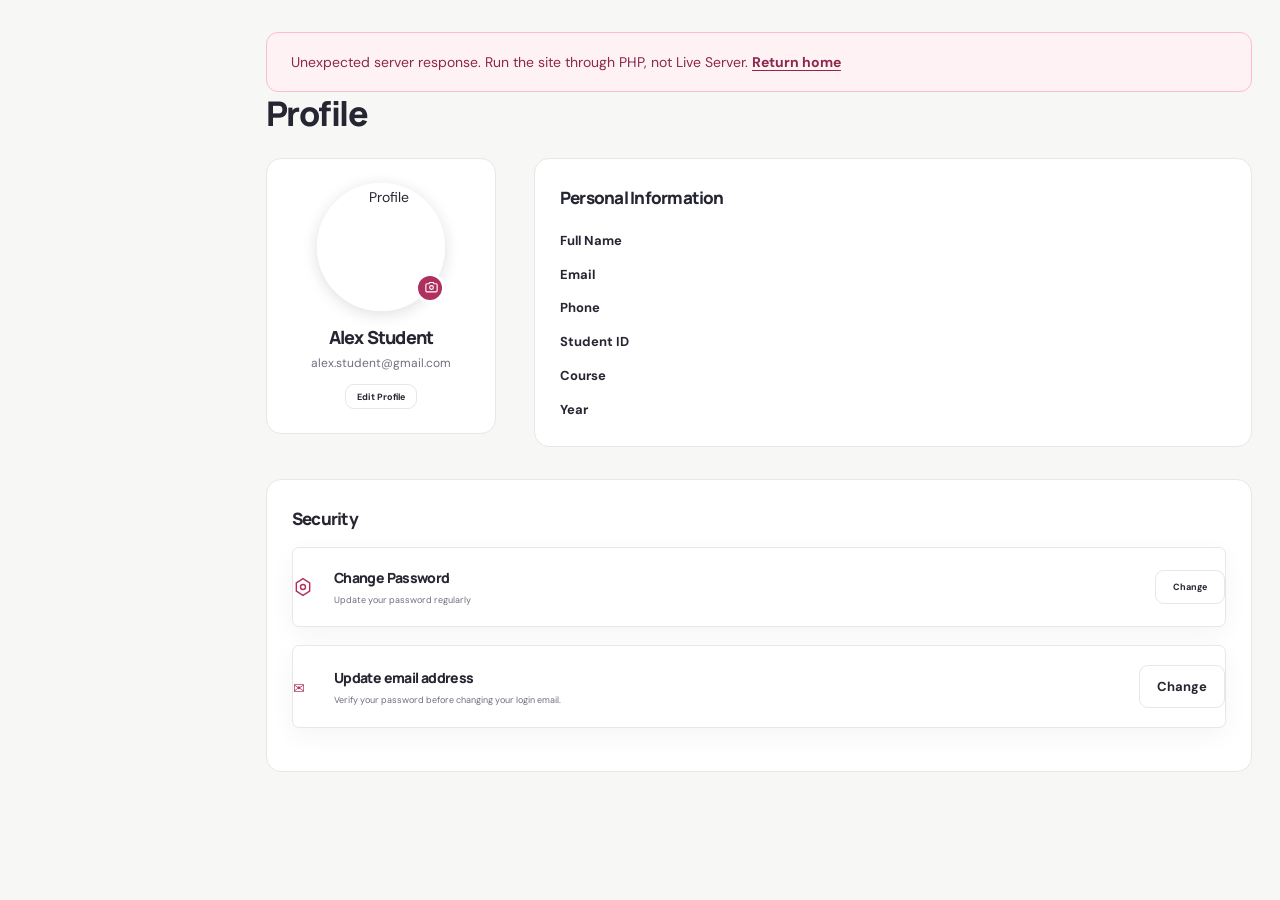
==== profile.html @ 72e8eb86 "Upload - Spendly Project" ====
<!doctype html>
<html lang="en">
  <head>
    <meta charset="UTF-8" />
    <meta name="viewport" content="width=device-width, initial-scale=1.0" />
    <title>Profile | Spendly</title>
    <link rel="stylesheet" href="css/style.css" />
    <link rel="stylesheet" href="css/refined.css" />
  </head>

  <body data-page="profile">
    <div class="app-shell">
      <div id="sidebarMount"></div>
      <section class="page-area">
        <div id="topbarMount"></div>
        <main class="page-content">
          <h1 class="page-heading">Profile</h1>
          <section class="profile-section">
            <div class="profile-card">
              <div class="avatar-wrap">
                <img
                  id="profileAvatar"
                  class="profile-avatar"
                  src="assets/avatar.jpg"
                  alt="Profile"
                />
                <button
                  id="cameraButton"
                  class="camera-button"
                  aria-label="Change profile photo"
                >
                  <svg viewBox="0 0 24 24">
                    <path
                      d="M8 6l1-2h6l1 2h3a2 2 0 0 1 2 2v9a2 2 0 0 1-2 2H5a2 2 0 0 1-2-2V8a2 2 0 0 1 2-2z"
                    />
                    <circle cx="12" cy="12" r="3" />
                  </svg>
                </button>
                <input id="avatarInput" type="file" accept="image/*" hidden />
              </div>
              <h2 id="profileName">Alex Student</h2>
              <p id="profileEmail">alex.student@gmail.com</p>
              <button
                id="editProfileButton"
                class="secondary-button"
                style="min-height: 25px; font-size: 9px; padding: 0 11px"
              >
                Edit Profile
              </button>
            </div>

            <div class="personal-info">
              <h2>Personal Information</h2>
              <dl>
                <div>
                  <dt>Full Name</dt>
                  <dd id="infoName"></dd>
                </div>
                <div>
                  <dt>Email</dt>
                  <dd id="infoEmail"></dd>
                </div>
                <div>
                  <dt>Phone</dt>
                  <dd id="infoPhone"></dd>
                </div>
                <div>
                  <dt>Student ID</dt>
                  <dd id="infoStudentId"></dd>
                </div>
                <div>
                  <dt>Course</dt>
                  <dd id="infoCourse"></dd>
                </div>
                <div>
                  <dt>Year</dt>
                  <dd id="infoYear"></dd>
                </div>
              </dl>
            </div>
          </section>

          <section class="security-section">
            <h2>Security</h2>
            <article class="security-row">
              <div class="security-icon">
                <svg viewBox="0 0 24 24">
                  <path d="M12 2l8 5v10l-8 5-8-5V7z" />
                  <circle cx="12" cy="12" r="3" />
                </svg>
              </div>
              <div>
                <h3>Change Password</h3>
                <p>Update your password regularly</p>
              </div>
              <button
                id="changePasswordButton"
                class="secondary-button"
                style="min-height: 24px; font-size: 9px"
              >
                Change
              </button>
            </article>
            <article class="security-row">
              <div class="security-icon" aria-hidden="true">✉</div>
              <div>
                <h3>Update email address</h3>
                <p>Verify your password before changing your login email.</p>
              </div>
              <button
                id="changeEmailButton"
                class="secondary-button"
                type="button"
              >
                Change
              </button>
            </article>
          </section>

          <div id="profileModal" class="modal-backdrop">
            <section class="modal">
              <div class="modal-header">
                <h2>Edit Profile</h2>
                <button class="modal-close" data-close-modal="profileModal">
                  &times;
                </button>
              </div>
              <form id="profileForm">
                <div class="two-column">
                  <div class="form-group">
                    <label>Full Name</label
                    ><input id="editName" class="form-control" required />
                  </div>
                  <div class="form-group">
                    <label>Login email</label
                    ><input
                      id="editEmail"
                      class="form-control"
                      type="email"
                      readonly
                      title="Change email under Security"
                    />
                  </div>
                  <div class="form-group">
                    <label>Phone</label
                    ><input id="editPhone" class="form-control" required />
                  </div>
                  <div class="form-group">
                    <label>Student ID</label
                    ><input id="editStudentId" class="form-control" required />
                  </div>
                  <div class="form-group">
                    <label>Course</label
                    ><input id="editCourse" class="form-control" required />
                  </div>
                  <div class="form-group">
                    <label>Year</label
                    ><select id="editYear" class="form-control">
                      <option>1st Year</option>
                      <option>2nd Year</option>
                      <option>3rd Year</option>
                      <option>4th Year</option>
                    </select>
                  </div>
                </div>
                <div class="modal-actions">
                  <button
                    type="button"
                    class="secondary-button"
                    data-close-modal="profileModal"
                  >
                    Cancel</button
                  ><button class="primary-button" type="submit">
                    Save Changes
                  </button>
                </div>
              </form>
            </section>
          </div>

          <div id="emailModal" class="modal-backdrop">
            <section
              class="modal"
              role="dialog"
              aria-modal="true"
              aria-labelledby="emailTitle"
            >
              <div class="modal-header">
                <h2 id="emailTitle">Change email address</h2>
                <button
                  class="modal-close"
                  type="button"
                  data-close-modal="emailModal"
                  aria-label="Close"
                >
                  &times;
                </button>
              </div>
              <form id="emailForm">
                <div class="form-group">
                  <label for="newEmail">New login email</label
                  ><input
                    id="newEmail"
                    class="form-control"
                    type="email"
                    maxlength="190"
                    autocomplete="email"
                    required
                  />
                </div>
                <div class="form-group">
                  <label for="emailCurrentPassword">Current password</label
                  ><input
                    id="emailCurrentPassword"
                    class="form-control"
                    type="password"
                    autocomplete="current-password"
                    required
                  />
                </div>
                <p class="muted">
                  Make sure you have access to your new email address before
                  updating it.
                </p>
                <div class="modal-actions">
                  <button
                    type="button"
                    class="secondary-button"
                    data-close-modal="emailModal"
                  >
                    Cancel</button
                  ><button type="submit" class="primary-button">
                    Update email
                  </button>
                </div>
              </form>
            </section>
          </div>
          <div id="passwordModal" class="modal-backdrop">
            <section class="modal">
              <div class="modal-header">
                <h2>Change Password</h2>
                <button class="modal-close" data-close-modal="passwordModal">
                  &times;
                </button>
              </div>
              <form id="passwordForm">
                <div class="form-group">
                  <label>Current Password</label
                  ><input
                    class="form-control"
                    type="password"
                    minlength="8"
                    autocomplete="current-password"
                    required
                  />
                </div>
                <div class="form-group">
                  <label>New Password</label
                  ><input
                    id="newPassword"
                    class="form-control"
                    type="password"
                    minlength="8"
                    autocomplete="new-password"
                    required
                  />
                </div>
                <div class="form-group">
                  <label>Confirm New Password</label
                  ><input
                    id="confirmPassword"
                    class="form-control"
                    type="password"
                    minlength="8"
                    required
                  />
                </div>
                <div class="modal-actions">
                  <button
                    type="button"
                    class="secondary-button"
                    data-close-modal="passwordModal"
                  >
                    Cancel</button
                  ><button class="primary-button" type="submit">Update</button>
                </div>
              </form>
            </section>
          </div>
        </main>
      </section>
    </div>
    <div id="toast" class="toast"></div>
    <script src="js/app.js"></script>
    <script src="js/profile.js"></script>
  </body>
</html>
---- css/style.css ----
:root {
  --primary: #392e9f;
  --primary-dark: #292279;
  --primary-light: #edeaff;
  --accent: #5a4bc7;
  --background: #f7f7fb;
  --surface: #ffffff;
  --surface-soft: #fafafe;
  --text: #151515;
  --muted: #686876;
  --border: #e4e3eb;
  --danger: #d74444;
  --success: #16856b;
  --warning: #e58936;
  --blue: #416b8c;
  --orange: #ca4f00;
  --pink: #8d294d;
  --shadow: 0 7px 24px rgba(35, 30, 90, 0.08);
  --sidebar-width: 184px;
  --radius: 12px;
}

* {
  box-sizing: border-box;
}

html {
  min-height: 100%;
}

body {
  min-height: 100vh;
  margin: 0;
  color: var(--text);
  background: var(--background);
  font-family: Arial, Helvetica, sans-serif;
}

body.dark-mode {
  --background: #111322;
  --surface: #191c2f;
  --surface-soft: #20243a;
  --text: #f6f6fb;
  --muted: #aaaabd;
  --border: #313650;
  --shadow: 0 7px 24px rgba(0, 0, 0, 0.25);
}

button,
input,
select,
textarea {
  font: inherit;
}

button {
  cursor: pointer;
}

a {
  color: inherit;
  text-decoration: none;
}

.hidden {
  display: none !important;
}

/* Login */
.login-page {
  min-height: 100vh;
  background: #191919;
  padding: 18px 20px;
}

.login-label {
  max-width: 1030px;
  margin: 0 auto 6px;
  color: #868686;
  font-size: 13px;
}

.login-shell {
  width: min(1030px, 100%);
  min-height: 700px;
  margin: 0 auto;
  display: grid;
  grid-template-columns: 1.15fr 0.85fr;
  overflow: hidden;
  background: #fff3f3;
  box-shadow: 0 15px 50px rgba(0, 0, 0, 0.25);
}

.login-panel,
.phone-panel {
  padding: 56px 72px;
  background:
    repeating-linear-gradient(
      90deg,
      transparent 0,
      transparent 69px,
      rgba(255, 255, 255, 0.85) 70px,
      rgba(255, 255, 255, 0.85) 82px
    ),
    #fde4e4;
}

.login-panel {
  display: flex;
  flex-direction: column;
  justify-content: center;
}

.login-brand {
  margin: 0 0 36px;
  font-size: 29px;
  font-weight: 800;
}

.login-panel h1 {
  margin: 0;
  font-size: 41px;
  letter-spacing: -1.2px;
}

.login-subtitle {
  margin: 2px 0 44px;
  font-size: 16px;
}

.field {
  display: flex;
  flex-direction: column;
  gap: 8px;
  margin-bottom: 25px;
}

.field label {
  font-size: 14px;
  font-weight: 700;
}

.input-wrap {
  position: relative;
}

.input-icon {
  position: absolute;
  top: 50%;
  left: 12px;
  width: 16px;
  height: 16px;
  transform: translateY(-50%);
  color: #5c5c65;
}

.input-wrap input,
.input-wrap select,
.input-wrap textarea {
  width: 100%;
  border: 1px solid transparent;
  background: rgba(175, 161, 161, 0.35);
  color: #171717;
  outline: none;
}

.input-wrap input,
.input-wrap select {
  height: 43px;
  padding: 0 42px;
}

.input-wrap textarea {
  min-height: 92px;
  padding: 13px 16px;
  resize: vertical;
}

.password-toggle {
  position: absolute;
  right: 10px;
  top: 50%;
  transform: translateY(-50%);
  border: 0;
  background: transparent;
  color: #555;
}

.forgot-row {
  display: flex;
  justify-content: flex-end;
  margin-top: -14px;
  margin-bottom: 25px;
  font-size: 13px;
}

.primary-button,
.secondary-button,
.danger-button {
  min-height: 40px;
  border-radius: 5px;
  padding: 0 17px;
  font-weight: 700;
}

.primary-button {
  border: 1px solid var(--primary);
  background: var(--primary);
  color: #fff;
}

.primary-button:hover {
  background: var(--primary-dark);
}

.secondary-button {
  border: 1px solid var(--border);
  background: var(--surface);
  color: var(--text);
}

.danger-button {
  border: 1px solid var(--danger);
  background: var(--danger);
  color: #fff;
}

.full-button {
  width: 100%;
}

.or-divider {
  display: grid;
  grid-template-columns: 1fr auto 1fr;
  gap: 13px;
  align-items: center;
  margin: 26px 0;
  font-size: 13px;
}

.or-divider::before,
.or-divider::after {
  content: "";
  height: 1px;
  background: #333;
}

.social-row {
  display: grid;
  grid-template-columns: 1fr 1fr;
  gap: 36px;
}

.social-button {
  height: 54px;
  border: 0;
  background: rgba(182, 163, 163, 0.36);
  display: flex;
  align-items: center;
  justify-content: center;
  gap: 8px;
  font-size: 16px;
}

.signup-line {
  margin: 38px 0 0;
  text-align: center;
  font-size: 13px;
}

.signup-line button {
  border: 0;
  padding: 0;
  background: transparent;
  color: #4a42ac;
}

.phone-panel {
  display: grid;
  place-items: center;
}

.phone {
  width: 278px;
  min-height: 558px;
  padding: 17px 13px 20px;
  border: 5px solid #d89d91;
  border-radius: 26px;
  background: #fbb4a6;
  box-shadow: 0 24px 40px rgba(111, 55, 45, 0.18);
}

.phone-status {
  display: flex;
  justify-content: space-between;
  font-size: 8px;
  font-weight: 700;
  margin-bottom: 22px;
}

.phone-header {
  display: flex;
  align-items: center;
  justify-content: space-between;
  font-weight: 700;
  margin-bottom: 17px;
}

.phone-card {
  border: 1px solid rgba(111, 46, 40, 0.15);
  border-radius: 15px;
  padding: 22px 14px;
  min-height: 250px;
  display: grid;
  place-items: center;
  background: rgba(255, 185, 172, 0.45);
}

.phone-donut {
  width: 152px;
  height: 152px;
  border-radius: 50%;
  background: conic-gradient(
    #2f5875 0 26%,
    #c74800 26% 55%,
    #8e284c 55% 76%,
    #4b118f 76% 100%
  );
  position: relative;
}

.phone-donut::after {
  content: "";
  position: absolute;
  inset: 32px;
  border-radius: 50%;
  background: #fbb4a6;
}

.phone-list {
  display: grid;
  gap: 20px;
  margin-top: 26px;
  font-size: 14px;
}

.phone-list div {
  display: grid;
  grid-template-columns: 13px 1fr auto;
  gap: 11px;
  align-items: center;
}

.dot {
  width: 12px;
  height: 12px;
  border-radius: 50%;
}

/* Main application */
.app-shell {
  min-height: 100vh;
}

.sidebar {
  position: fixed;
  inset: 0 auto 0 0;
  z-index: 40;
  width: var(--sidebar-width);
  padding: 28px 14px 20px;
  overflow-y: auto;
  color: #fff;
  background: linear-gradient(180deg, #392e9f, #30278e);
}

.sidebar-brand {
  display: block;
  margin: 4px 0 24px 43px;
  font-size: 17px;
  font-weight: 800;
}

.sidebar-nav {
  display: flex;
  flex-direction: column;
  gap: 6px;
}

.sidebar-link,
.logout-link {
  width: 100%;
  min-height: 40px;
  display: grid;
  grid-template-columns: 29px 1fr;
  align-items: center;
  border: 0;
  border-radius: 6px;
  padding: 7px 6px 7px 0;
  color: #fff;
  background: transparent;
  text-align: left;
  font-size: 13px;
  font-weight: 700;
}

.sidebar-link:hover,
.sidebar-link.active,
.logout-link:hover {
  background: rgba(255, 255, 255, 0.12);
}

.sidebar-icon {
  width: 19px;
  height: 19px;
  display: grid;
  place-items: center;
}

.sidebar-icon svg {
  width: 18px;
  height: 18px;
  fill: none;
  stroke: currentColor;
  stroke-linecap: round;
  stroke-linejoin: round;
  stroke-width: 1.7;
}

.page-area {
  min-height: 100vh;
  margin-left: var(--sidebar-width);
}

.topbar {
  height: 57px;
  display: flex;
  align-items: center;
  justify-content: space-between;
  position: sticky;
  top: 0;
  z-index: 30;
  padding: 0 19px;
  border-bottom: 1px solid var(--border);
  background: var(--surface);
}

.greeting {
  font-size: 12px;
  line-height: 1.3;
}

.greeting strong {
  display: block;
  font-size: 13px;
}

.topbar-actions {
  display: flex;
  align-items: center;
  gap: 8px;
}

.icon-button {
  width: 32px;
  height: 32px;
  border: 0;
  border-radius: 50%;
  display: grid;
  place-items: center;
  background: transparent;
  color: var(--text);
}

.icon-button:hover {
  background: var(--surface-soft);
}

.icon-button svg,
.menu-button svg {
  width: 17px;
  height: 17px;
  fill: none;
  stroke: currentColor;
  stroke-linecap: round;
  stroke-linejoin: round;
  stroke-width: 1.8;
}

.menu-button {
  display: none;
  width: 36px;
  height: 36px;
  border: 0;
  background: transparent;
  color: var(--text);
}

.top-user {
  position: relative;
}

.top-user-button {
  border: 0;
  display: flex;
  align-items: center;
  gap: 7px;
  padding: 3px;
  background: transparent;
  color: var(--text);
  font-size: 9px;
  font-weight: 700;
}

.top-user-button img {
  width: 25px;
  height: 25px;
  border-radius: 50%;
  object-fit: cover;
}

.user-dropdown {
  display: none;
  width: 145px;
  position: absolute;
  top: 39px;
  right: 0;
  padding: 5px;
  border: 1px solid var(--border);
  border-radius: 8px;
  background: var(--surface);
  box-shadow: var(--shadow);
}

.user-dropdown.open {
  display: block;
}

.user-dropdown a,
.user-dropdown button {
  width: 100%;
  display: block;
  border: 0;
  border-radius: 5px;
  padding: 9px;
  background: transparent;
  color: var(--text);
  text-align: left;
  font-size: 12px;
}

.user-dropdown a:hover,
.user-dropdown button:hover {
  background: var(--surface-soft);
}

.page-content {
  max-width: 1180px;
  margin: 0 auto;
  padding: 17px 20px 42px;
}

.page-heading {
  margin: 0 0 20px;
  font-size: 20px;
}

.card {
  border: 1px solid var(--border);
  border-radius: var(--radius);
  background: var(--surface);
  box-shadow: var(--shadow);
}

.card-padding {
  padding: 20px;
}

.card-title {
  margin: 0 0 15px;
  font-size: 15px;
}

.muted {
  color: var(--muted);
}

.stats-grid {
  display: grid;
  grid-template-columns: repeat(4, minmax(0, 1fr));
  gap: 14px;
  margin-bottom: 17px;
}

.stat-card {
  min-height: 72px;
  padding: 13px 16px;
}

.stat-card p {
  margin: 0 0 8px;
  color: #24242a;
  font-size: 10px;
  font-weight: 700;
}

.dark-mode .stat-card p {
  color: var(--text);
}

.stat-card strong {
  font-size: 15px;
}

.dashboard-grid {
  display: grid;
  grid-template-columns: 1.18fr 0.82fr;
  gap: 17px;
}

.chart-card {
  min-height: 270px;
}

.chart-wrap {
  height: 210px;
}

.line-chart {
  width: 100%;
  height: 100%;
}

.line-chart text {
  fill: var(--muted);
  font-size: 8px;
}

.line-chart .grid-line {
  stroke: var(--border);
  stroke-width: 1;
}

.line-chart .expense-line {
  fill: none;
  stroke: #6c63d8;
  stroke-width: 3;
  stroke-linecap: round;
  stroke-linejoin: round;
}

.line-chart .point {
  fill: #fff;
  stroke: #6c63d8;
  stroke-width: 2;
}

.category-layout {
  display: grid;
  grid-template-columns: 145px 1fr;
  align-items: center;
  gap: 18px;
}

.category-donut {
  width: 130px;
  height: 130px;
  position: relative;
  margin: auto;
  border-radius: 50%;
  background: conic-gradient(
    var(--orange) 0 22%,
    var(--blue) 22% 45%,
    var(--pink) 45% 62%,
    #4b178e 62% 79%,
    #db9837 79% 91%,
    #d34747 91% 100%
  );
}

.category-donut::after {
  content: "";
  position: absolute;
  inset: 32px;
  border-radius: 50%;
  background: var(--surface);
}

.legend-list {
  display: grid;
  gap: 8px;
  font-size: 10px;
}

.legend-row {
  display: grid;
  grid-template-columns: 10px 1fr auto;
  gap: 8px;
  align-items: center;
}

.small-dot {
  width: 8px;
  height: 8px;
  border-radius: 50%;
}

.bottom-grid {
  display: grid;
  grid-template-columns: 1.18fr 0.82fr;
  gap: 17px;
  margin-top: 17px;
}

.transaction-list {
  display: grid;
  gap: 13px;
}

.transaction {
  display: grid;
  grid-template-columns: 31px 1fr auto;
  gap: 10px;
  align-items: center;
}

.transaction-icon {
  width: 30px;
  height: 30px;
  display: grid;
  place-items: center;
  border-radius: 50%;
  color: #fff;
  font-size: 12px;
}

.transaction h4 {
  margin: 0 0 3px;
  font-size: 11px;
}

.transaction p {
  margin: 0;
  color: var(--muted);
  font-size: 9px;
}

.transaction strong {
  font-size: 10px;
}

.progress-block {
  margin-bottom: 21px;
}

.progress-label {
  display: flex;
  justify-content: space-between;
  margin-bottom: 8px;
  font-size: 10px;
}

.progress-track {
  height: 6px;
  overflow: hidden;
  border-radius: 99px;
  background: #dddce7;
}

.progress-fill {
  height: 100%;
  border-radius: inherit;
  background: var(--primary);
}

.budget-values {
  display: grid;
  grid-template-columns: repeat(3, 1fr);
  gap: 8px;
  text-align: center;
}

.budget-values span {
  display: block;
  color: var(--muted);
  font-size: 8px;
}

.budget-values strong {
  font-size: 11px;
}

/* Forms */
.form-card {
  width: min(580px, 100%);
  margin: 29px auto;
}

.form-card-header {
  padding: 17px;
  border-bottom: 1px solid var(--border);
  text-align: center;
}

.form-card-header h1 {
  margin: 0;
  font-size: 18px;
}

.form-body {
  padding: 24px 40px 31px;
}

.form-group {
  display: flex;
  flex-direction: column;
  gap: 7px;
  margin-bottom: 17px;
}

.form-group label {
  font-size: 11px;
  font-weight: 700;
}

.form-control {
  width: 100%;
  min-height: 37px;
  border: 1px solid #c8c6cf;
  border-radius: 4px;
  padding: 8px 11px;
  color: var(--text);
  background: var(--surface);
  outline: none;
}

.form-control:focus {
  border-color: var(--primary);
  box-shadow: 0 0 0 3px rgba(57, 46, 159, 0.11);
}

textarea.form-control {
  min-height: 70px;
  resize: vertical;
}

/* Generic page layouts */
.two-column {
  display: grid;
  grid-template-columns: 1fr 1fr;
  gap: 18px;
}

.three-column {
  display: grid;
  grid-template-columns: repeat(3, 1fr);
  gap: 18px;
}

.section-header {
  display: flex;
  align-items: center;
  justify-content: space-between;
  gap: 14px;
  margin-bottom: 15px;
}

.section-header h2 {
  margin: 0;
  font-size: 15px;
}

.data-table {
  width: 100%;
  border-collapse: collapse;
  font-size: 12px;
}

.data-table th,
.data-table td {
  padding: 11px 9px;
  border-bottom: 1px solid var(--border);
  text-align: left;
}

.data-table th {
  color: var(--muted);
  font-size: 10px;
  text-transform: uppercase;
  letter-spacing: 0.4px;
}

.table-action {
  border: 0;
  border-radius: 5px;
  padding: 5px 8px;
  background: var(--primary-light);
  color: var(--primary);
  font-size: 10px;
}

.metric {
  padding: 20px;
}

.metric p {
  margin: 0 0 10px;
  color: var(--muted);
  font-size: 12px;
}

.metric strong {
  font-size: 25px;
}

.bar-chart {
  height: 225px;
  display: flex;
  align-items: end;
  gap: 18px;
  padding-top: 25px;
}

.bar-item {
  flex: 1;
  min-width: 34px;
  height: 100%;
  display: flex;
  flex-direction: column;
  justify-content: end;
  align-items: center;
  gap: 7px;
}

.bar {
  width: min(40px, 80%);
  border-radius: 7px 7px 0 0;
  background: var(--primary);
}

.bar-item span {
  color: var(--muted);
  font-size: 10px;
}

.goal-list,
.category-manager,
.settings-list {
  display: grid;
  gap: 13px;
}

.goal-card,
.category-item,
.setting-item {
  display: flex;
  align-items: center;
  justify-content: space-between;
  gap: 15px;
  padding: 15px;
  border: 1px solid var(--border);
  border-radius: 9px;
  background: var(--surface-soft);
}

.goal-main {
  flex: 1;
}

.goal-main h3,
.category-item h3,
.setting-item h3 {
  margin: 0 0 5px;
  font-size: 13px;
}

.goal-main p,
.category-item p,
.setting-item p {
  margin: 0;
  color: var(--muted);
  font-size: 10px;
}

.goal-progress {
  width: 100%;
  height: 6px;
  margin-top: 10px;
  overflow: hidden;
  border-radius: 99px;
  background: #dedee8;
}

.goal-progress span {
  display: block;
  height: 100%;
  border-radius: inherit;
  background: var(--primary);
}

.category-symbol {
  width: 35px;
  height: 35px;
  display: grid;
  place-items: center;
  flex: none;
  border-radius: 50%;
  color: #fff;
  font-weight: 700;
}

.category-copy {
  flex: 1;
}

.switch {
  width: 42px;
  height: 21px;
  position: relative;
  display: inline-block;
  flex: none;
}

.switch input {
  position: absolute;
  opacity: 0;
}

.switch span {
  position: absolute;
  inset: 0;
  border-radius: 99px;
  background: #bcbcc6;
  transition: 0.2s;
}

.switch span::after {
  content: "";
  width: 19px;
  height: 19px;
  position: absolute;
  top: 1px;
  left: 1px;
  border-radius: 50%;
  background: #fff;
  box-shadow: 0 1px 3px rgba(0, 0, 0, 0.25);
  transition: 0.2s;
}

.switch input:checked + span {
  background: var(--primary);
}

.switch input:checked + span::after {
  transform: translateX(21px);
}

/* Profile */
.profile-section {
  display: grid;
  grid-template-columns: 230px minmax(290px, 1fr);
  gap: 45px;
  align-items: start;
}

.profile-card {
  text-align: center;
}

.avatar-wrap {
  width: 128px;
  height: 128px;
  margin: 0 auto 12px;
  position: relative;
}

.profile-avatar {
  width: 128px;
  height: 128px;
  display: block;
  object-fit: cover;
  border: 1px solid #bcbcbc;
  border-radius: 50%;
}

.camera-button {
  width: 30px;
  height: 30px;
  position: absolute;
  right: 0;
  bottom: 8px;
  display: grid;
  place-items: center;
  border: 3px solid var(--surface);
  border-radius: 50%;
  background: var(--primary);
  color: #fff;
}

.camera-button svg {
  width: 15px;
  height: 15px;
  fill: none;
  stroke: currentColor;
  stroke-width: 1.8;
}

.profile-card h2 {
  margin: 0 0 3px;
  font-size: 13px;
}

.profile-card p {
  margin: 0 0 10px;
  color: var(--muted);
  font-size: 9px;
}

.personal-info h2 {
  margin: 0 0 20px;
  font-size: 13px;
}

.personal-info dl {
  display: grid;
  gap: 13px;
  margin: 0;
}

.personal-info dl div {
  display: grid;
  grid-template-columns: 95px 1fr;
}

.personal-info dt,
.personal-info dd {
  margin: 0;
  font-size: 11px;
}

.personal-info dt {
  font-weight: 700;
}

.security-section {
  width: min(440px, 100%);
  margin-top: 32px;
}

.security-section > h2 {
  margin: 0 0 15px;
  font-size: 16px;
}

.security-row {
  min-height: 55px;
  display: grid;
  grid-template-columns: 27px 1fr auto;
  gap: 10px;
  align-items: center;
  margin-bottom: 18px;
  padding: 10px;
  border: 1px solid var(--border);
  border-radius: 7px;
  background: var(--surface);
  box-shadow: var(--shadow);
}

.security-row h3 {
  margin: 0 0 4px;
  font-size: 12px;
}

.security-row p {
  margin: 0;
  color: var(--muted);
  font-size: 9px;
}

.security-icon {
  width: 20px;
  height: 20px;
  color: var(--primary);
}

.security-icon svg {
  width: 100%;
  height: 100%;
  fill: none;
  stroke: currentColor;
  stroke-width: 1.7;
}

/* Modal and toast */
.modal-backdrop {
  position: fixed;
  inset: 0;
  z-index: 100;
  display: none;
  align-items: center;
  justify-content: center;
  padding: 20px;
  background: rgba(10, 10, 20, 0.48);
}

.modal-backdrop.open {
  display: flex;
}

.modal {
  width: min(510px, 100%);
  max-height: calc(100vh - 40px);
  overflow-y: auto;
  padding: 22px;
  border-radius: 12px;
  background: var(--surface);
  box-shadow: 0 20px 60px rgba(0, 0, 0, 0.25);
}

.modal-header {
  display: flex;
  align-items: center;
  justify-content: space-between;
  margin-bottom: 18px;
}

.modal-header h2 {
  margin: 0;
  font-size: 18px;
}

.modal-close {
  width: 30px;
  height: 30px;
  border: 0;
  background: transparent;
  color: var(--text);
  font-size: 24px;
}

.modal-actions {
  display: flex;
  justify-content: flex-end;
  gap: 9px;
  margin-top: 18px;
}

.toast {
  position: fixed;
  z-index: 200;
  bottom: 25px;
  left: 50%;
  padding: 11px 15px;
  border-radius: 7px;
  background: #181818;
  color: #fff;
  transform: translate(-50%, 20px);
  opacity: 0;
  pointer-events: none;
  font-size: 12px;
  transition: 0.25s;
}

.toast.show {
  transform: translate(-50%, 0);
  opacity: 1;
}

.empty-state {
  padding: 30px;
  color: var(--muted);
  text-align: center;
  font-size: 12px;
}

@media (max-width: 900px) {
  .stats-grid {
    grid-template-columns: repeat(2, minmax(0, 1fr));
  }

  .dashboard-grid,
  .bottom-grid,
  .two-column,
  .three-column {
    grid-template-columns: 1fr;
  }

  .login-shell {
    grid-template-columns: 1fr;
  }

  .phone-panel {
    display: none;
  }

  .login-panel {
    min-height: calc(100vh - 48px);
  }
}

@media (max-width: 720px) {
  :root {
    --sidebar-width: 184px;
  }

  .sidebar {
    transform: translateX(-100%);
    transition: 0.25s;
    box-shadow: 10px 0 30px rgba(0, 0, 0, 0.2);
  }

  .sidebar.open {
    transform: translateX(0);
  }

  .page-area {
    margin-left: 0;
  }

  .menu-button {
    display: block;
  }

  .page-content {
    padding: 17px 15px 35px;
  }

  .profile-section {
    grid-template-columns: 1fr;
  }

  .profile-card {
    text-align: left;
    display: grid;
    grid-template-columns: 128px 1fr;
    column-gap: 18px;
    align-items: center;
  }

  .avatar-wrap {
    grid-row: 1 / 4;
    margin: 0;
  }

  .category-layout {
    grid-template-columns: 1fr;
  }
}

@media (max-width: 540px) {
  .login-page {
    padding: 0;
  }

  .login-label {
    display: none;
  }

  .login-panel {
    padding: 38px 24px;
  }

  .login-panel h1 {
    font-size: 32px;
  }

  .social-row,
  .stats-grid {
    grid-template-columns: 1fr;
  }

  .topbar {
    padding-inline: 10px;
  }

  .greeting {
    display: none;
  }

  .form-body {
    padding: 22px 18px 28px;
  }

  .profile-card {
    display: block;
    text-align: center;
  }

  .avatar-wrap {
    margin: 0 auto 12px;
  }

  .personal-info dl div {
    grid-template-columns: 105px 1fr;
  }

  .data-table {
    min-width: 600px;
  }

  .table-wrap {
    overflow-x: auto;
  }
}

/* =========================================================
   Modern Spendly login page
   ========================================================= */
.modern-login-body {
  min-height: 100vh;
  overflow-x: hidden;
  background:
    radial-gradient(
      circle at 10% 10%,
      rgba(108, 99, 216, 0.12),
      transparent 30%
    ),
    radial-gradient(
      circle at 88% 85%,
      rgba(255, 144, 96, 0.13),
      transparent 30%
    ),
    #f4f5fb;
}

.modern-login-page {
  min-height: 100vh;
  display: grid;
  place-items: center;
  padding: 34px;
}

.modern-login-card {
  width: min(1120px, 100%);
  min-height: 690px;
  display: grid;
  grid-template-columns: minmax(430px, 0.92fr) minmax(470px, 1.08fr);
  overflow: hidden;
  border: 1px solid rgba(57, 46, 159, 0.08);
  border-radius: 26px;
  background: #ffffff;
  box-shadow: 0 28px 80px rgba(42, 36, 99, 0.16);
}

.modern-login-form-panel {
  padding: 48px 62px 38px;
  display: flex;
  flex-direction: column;
  justify-content: center;
  background: #ffffff;
}

.modern-login-brand {
  width: max-content;
  display: inline-flex;
  align-items: center;
  gap: 11px;
  margin-bottom: 48px;
  color: #2e2785;
  font-size: 23px;
  font-weight: 800;
  letter-spacing: -0.5px;
}

.modern-brand-icon {
  width: 39px;
  height: 39px;
  display: grid;
  place-items: center;
  border-radius: 12px;
  color: #ffffff;
  background: linear-gradient(135deg, #4f46bd, #30267f);
  box-shadow: 0 10px 20px rgba(57, 46, 159, 0.24);
}

.modern-brand-icon svg {
  width: 22px;
  height: 22px;
  fill: none;
  stroke: currentColor;
  stroke-linecap: round;
  stroke-linejoin: round;
  stroke-width: 2;
}

.modern-login-heading {
  margin-bottom: 31px;
}

.modern-eyebrow {
  display: inline-flex;
  margin-bottom: 10px;
  color: #5a50ba;
  font-size: 11px;
  font-weight: 800;
  letter-spacing: 1.3px;
  text-transform: uppercase;
}

.modern-login-heading h1 {
  margin: 0 0 11px;
  color: #17152c;
  font-size: clamp(34px, 4vw, 44px);
  line-height: 1.04;
  letter-spacing: -1.5px;
}

.modern-login-heading p {
  max-width: 450px;
  margin: 0;
  color: #77758a;
  font-size: 14px;
  line-height: 1.7;
}

.modern-login-form {
  display: grid;
  gap: 20px;
}

.modern-form-field {
  display: grid;
  gap: 8px;
}

.modern-form-field > label,
.modern-label-row label {
  color: #242137;
  font-size: 12px;
  font-weight: 750;
}

.modern-label-row {
  display: flex;
  align-items: center;
  justify-content: space-between;
  gap: 12px;
}

.modern-label-row a {
  color: #5147b1;
  font-size: 11px;
  font-weight: 700;
}

.modern-input {
  height: 50px;
  position: relative;
  display: flex;
  align-items: center;
  border: 1px solid #e2e2ec;
  border-radius: 11px;
  background: #fafafe;
  transition: 0.2s ease;
}

.modern-input:focus-within {
  border-color: #5a50ba;
  background: #ffffff;
  box-shadow: 0 0 0 4px rgba(90, 80, 186, 0.11);
}

.modern-input > svg {
  width: 18px;
  height: 18px;
  position: absolute;
  left: 15px;
  fill: none;
  stroke: #8c8a9d;
  stroke-linecap: round;
  stroke-linejoin: round;
  stroke-width: 1.7;
}

.modern-input input {
  width: 100%;
  height: 100%;
  border: 0;
  outline: none;
  padding: 0 48px 0 45px;
  border-radius: inherit;
  color: #201e31;
  background: transparent;
  font-size: 13px;
}

.modern-input input::placeholder {
  color: #a3a1ad;
}

.modern-password-toggle {
  width: 40px;
  height: 40px;
  position: absolute;
  right: 4px;
  display: grid;
  place-items: center;
  border: 0;
  border-radius: 8px;
  color: #747187;
  background: transparent;
}

.modern-password-toggle:hover {
  background: #eeedf7;
}

.modern-password-toggle svg {
  width: 18px;
  height: 18px;
  fill: none;
  stroke: currentColor;
  stroke-linecap: round;
  stroke-linejoin: round;
  stroke-width: 1.7;
}

.modern-form-options {
  display: flex;
  align-items: center;
  justify-content: space-between;
  margin-top: -3px;
}

.modern-checkbox {
  display: inline-flex;
  align-items: center;
  gap: 9px;
  color: #6a6878;
  font-size: 11px;
  cursor: pointer;
}

.modern-checkbox input {
  position: absolute;
  opacity: 0;
  pointer-events: none;
}

.modern-checkbox span {
  width: 17px;
  height: 17px;
  position: relative;
  display: inline-block;
  border: 1px solid #cfceda;
  border-radius: 5px;
  background: #ffffff;
}

.modern-checkbox input:checked + span {
  border-color: #4f46bd;
  background: #4f46bd;
}

.modern-checkbox input:checked + span::after {
  content: "";
  width: 7px;
  height: 4px;
  position: absolute;
  top: 4px;
  left: 4px;
  border-left: 2px solid #ffffff;
  border-bottom: 2px solid #ffffff;
  transform: rotate(-45deg);
}

.modern-login-submit {
  width: 100%;
  height: 50px;
  display: flex;
  align-items: center;
  justify-content: center;
  gap: 9px;
  border: 0;
  border-radius: 11px;
  color: #ffffff;
  background: linear-gradient(135deg, #5047bb, #30267f);
  box-shadow: 0 12px 24px rgba(57, 46, 159, 0.24);
  font-size: 13px;
  font-weight: 800;
  transition: 0.2s ease;
}

.modern-login-submit:hover {
  transform: translateY(-1px);
  box-shadow: 0 15px 27px rgba(57, 46, 159, 0.3);
}

.modern-login-submit svg {
  width: 17px;
  height: 17px;
  fill: none;
  stroke: currentColor;
  stroke-linecap: round;
  stroke-linejoin: round;
  stroke-width: 2;
}

.modern-login-divider {
  display: flex;
  align-items: center;
  gap: 14px;
  margin: 26px 0 19px;
  color: #9b99a8;
  font-size: 10px;
  text-transform: uppercase;
  letter-spacing: 0.9px;
}

.modern-login-divider::before,
.modern-login-divider::after {
  content: "";
  flex: 1;
  height: 1px;
  background: #ececf2;
}

.modern-social-buttons {
  display: grid;
  grid-template-columns: 1fr 1fr;
  gap: 12px;
}

.modern-social-buttons button {
  height: 46px;
  display: flex;
  align-items: center;
  justify-content: center;
  gap: 9px;
  border: 1px solid #e4e3ec;
  border-radius: 10px;
  color: #363348;
  background: #ffffff;
  font-size: 12px;
  font-weight: 700;
}

.modern-social-buttons button:hover {
  border-color: #c9c6de;
  background: #fafafe;
}

.modern-social-buttons svg {
  width: 17px;
  height: 17px;
  fill: #171717;
}

.google-mark {
  color: #4285f4;
  font-size: 17px;
  font-weight: 900;
}

.modern-signup-line {
  margin: 25px 0 0;
  color: #7a7889;
  text-align: center;
  font-size: 11px;
}

.modern-signup-line button {
  border: 0;
  padding: 0;
  color: #4f46bd;
  background: transparent;
  font-weight: 800;
}

.modern-demo-note {
  margin: 11px 0 0;
  color: #aaa8b5;
  text-align: center;
  font-size: 9px;
}

.modern-login-visual {
  min-height: 690px;
  position: relative;
  overflow: hidden;
  padding: 58px 52px;
  color: #ffffff;
  background:
    linear-gradient(155deg, rgba(42, 34, 122, 0.98), rgba(79, 70, 189, 0.94)),
    #30267f;
}

.modern-login-visual::before {
  content: "";
  position: absolute;
  inset: 0;
  opacity: 0.12;
  background-image:
    linear-gradient(rgba(255, 255, 255, 0.28) 1px, transparent 1px),
    linear-gradient(90deg, rgba(255, 255, 255, 0.28) 1px, transparent 1px);
  background-size: 42px 42px;
  mask-image: linear-gradient(to bottom, black, transparent 78%);
}

.visual-orb {
  position: absolute;
  border-radius: 50%;
  filter: blur(2px);
  pointer-events: none;
}

.orb-one {
  width: 290px;
  height: 290px;
  top: -110px;
  right: -70px;
  background: rgba(255, 154, 103, 0.26);
}

.orb-two {
  width: 235px;
  height: 235px;
  bottom: -100px;
  left: -80px;
  background: rgba(104, 196, 255, 0.18);
}

.visual-copy {
  max-width: 460px;
  position: relative;
  z-index: 2;
}

.visual-copy > span {
  display: inline-flex;
  margin-bottom: 14px;
  color: #f2b38d;
  font-size: 11px;
  font-weight: 800;
  letter-spacing: 1.2px;
  text-transform: uppercase;
}

.visual-copy h2 {
  margin: 0 0 14px;
  font-size: clamp(30px, 3.8vw, 45px);
  line-height: 1.08;
  letter-spacing: -1.3px;
}

.visual-copy p {
  max-width: 410px;
  margin: 0;
  color: rgba(255, 255, 255, 0.72);
  font-size: 13px;
  line-height: 1.7;
}

.preview-dashboard {
  width: min(460px, 100%);
  position: relative;
  z-index: 3;
  margin: 49px auto 0;
  padding: 23px;
  border: 1px solid rgba(255, 255, 255, 0.21);
  border-radius: 22px;
  background: rgba(255, 255, 255, 0.13);
  box-shadow: 0 25px 55px rgba(22, 14, 78, 0.33);
  backdrop-filter: blur(18px);
}

.preview-top {
  display: flex;
  align-items: flex-start;
  justify-content: space-between;
}

.preview-top span {
  display: block;
  margin-bottom: 7px;
  color: rgba(255, 255, 255, 0.64);
  font-size: 10px;
}

.preview-top strong {
  font-size: 25px;
}

.preview-badge {
  margin: 0 !important;
  padding: 7px 9px;
  border-radius: 99px;
  color: #b9f5dd !important;
  background: rgba(34, 197, 139, 0.18);
  font-weight: 800;
}

.preview-chart {
  height: 155px;
  position: relative;
  margin-top: 23px;
  overflow: hidden;
}

.preview-chart svg {
  width: 100%;
  height: 100%;
  position: relative;
  z-index: 2;
}

.preview-line {
  fill: none;
  stroke: #ffbb91;
  stroke-width: 4;
  stroke-linecap: round;
}

.preview-area {
  fill: url(#none);
  opacity: 0.14;
  fill: #ffbb91;
}

.chart-lines {
  position: absolute;
  inset: 0;
  display: flex;
  flex-direction: column;
  justify-content: space-between;
}

.chart-lines span {
  height: 1px;
  background: rgba(255, 255, 255, 0.13);
}

.preview-summary {
  display: grid;
  grid-template-columns: 1fr 1fr;
  gap: 13px;
  margin-top: 13px;
}

.preview-summary > div {
  display: grid;
  grid-template-columns: 32px 1fr;
  column-gap: 10px;
  align-items: center;
  padding: 12px;
  border-radius: 13px;
  background: rgba(255, 255, 255, 0.09);
}

.preview-icon {
  width: 31px;
  height: 31px;
  grid-row: 1 / 3;
  display: grid;
  place-items: center;
  border-radius: 9px;
  font-weight: 900;
}

.preview-icon.purple {
  background: rgba(152, 143, 255, 0.22);
}

.preview-icon.orange {
  background: rgba(255, 170, 117, 0.22);
}

.preview-summary p {
  margin: 0;
  color: rgba(255, 255, 255, 0.57);
  font-size: 9px;
}

.preview-summary strong {
  font-size: 13px;
}

.floating-expense-card {
  width: 245px;
  position: absolute;
  right: 24px;
  bottom: 25px;
  z-index: 5;
  display: grid;
  grid-template-columns: 36px 1fr;
  gap: 11px;
  align-items: center;
  padding: 13px 15px;
  border: 1px solid rgba(255, 255, 255, 0.17);
  border-radius: 15px;
  background: rgba(24, 20, 83, 0.72);
  box-shadow: 0 20px 40px rgba(20, 14, 71, 0.35);
  backdrop-filter: blur(14px);
}

.floating-icon {
  width: 36px;
  height: 36px;
  display: grid;
  place-items: center;
  border-radius: 50%;
  color: #ffffff;
  background: #20a778;
  font-weight: 900;
}

.floating-expense-card span {
  display: block;
  margin-bottom: 3px;
  color: rgba(255, 255, 255, 0.57);
  font-size: 9px;
}

.floating-expense-card strong {
  font-size: 11px;
}

@media (max-width: 940px) {
  .modern-login-card {
    grid-template-columns: 1fr;
    max-width: 600px;
  }

  .modern-login-visual {
    display: none;
  }

  .modern-login-form-panel {
    min-height: 700px;
  }
}

@media (max-width: 600px) {
  .modern-login-page {
    padding: 0;
  }

  .modern-login-card {
    min-height: 100vh;
    border: 0;
    border-radius: 0;
    box-shadow: none;
  }

  .modern-login-form-panel {
    min-height: 100vh;
    padding: 32px 23px;
  }

  .modern-login-brand {
    margin-bottom: 40px;
  }

  .modern-social-buttons {
    grid-template-columns: 1fr;
  }
}

/* =========================================================
   Public website pages
   ========================================================= */
.public-body {
  margin: 0;
  min-height: 100vh;
  background: #f7f7fb;
  color: #181622;
  font-family: Arial, Helvetica, sans-serif;
}

.public-header {
  position: sticky;
  top: 0;
  z-index: 50;
  background: #ffffff;
  border-bottom: 1px solid #ececf2;
}

.public-nav {
  width: min(1180px, calc(100% - 32px));
  min-height: 72px;
  margin: 0 auto;
  display: flex;
  align-items: center;
  justify-content: space-between;
  gap: 18px;
}

.public-brand {
  color: #17152c;
  font-size: 17px;
  font-weight: 800;
}

.public-nav-links {
  display: flex;
  align-items: center;
  gap: 28px;
}

.public-nav-links a {
  color: #232131;
  font-size: 12px;
}

.public-nav-links a.active {
  color: #4339b5;
}

.public-nav-actions {
  display: flex;
  align-items: center;
  gap: 10px;
}

.public-login-btn,
.public-primary-btn,
.public-secondary-btn {
  min-height: 40px;
  border-radius: 7px;
  padding: 0 18px;
  font-weight: 700;
  font-size: 12px;
  display: inline-flex;
  align-items: center;
  justify-content: center;
  gap: 8px;
}

.public-login-btn {
  border: 1px solid #d9d9e7;
  background: #ffffff;
  color: #27243a;
}

.public-primary-btn {
  border: 1px solid #4339b5;
  background: #4339b5;
  color: #ffffff;
}

.public-secondary-btn {
  border: 1px solid #bfc0cf;
  background: #ffffff;
  color: #2d2a3d;
}

.public-primary-btn:hover {
  background: #342b95;
}

.public-login-btn:hover,
.public-secondary-btn:hover {
  background: #f7f7fb;
}

.public-main {
  overflow: hidden;
}

.hero-section {
  position: relative;
  padding: 56px 0 130px;
  background:
    radial-gradient(
      circle at 82% 18%,
      rgba(96, 88, 208, 0.08),
      transparent 18%
    ),
    #f7f7fb;
}

.hero-section::after {
  content: "";
  position: absolute;
  left: -8%;
  right: -8%;
  bottom: -46px;
  height: 126px;
  background: #a291d6;
  border-radius: 50% 50% 0 0 / 100% 100% 0 0;
  opacity: 0.9;
}

.public-container {
  width: min(1180px, calc(100% - 40px));
  margin: 0 auto;
}

.hero-grid {
  display: grid;
  grid-template-columns: 1fr 1fr;
  align-items: center;
  gap: 40px;
}

.hero-copy h1 {
  margin: 0 0 8px;
  font-size: 52px;
  line-height: 1.08;
  letter-spacing: -1.8px;
}

.hero-copy .accent {
  color: #4339b5;
}

.hero-copy p {
  max-width: 460px;
  margin: 0 0 26px;
  color: #65637a;
  font-size: 18px;
  line-height: 1.65;
}

.hero-actions {
  display: flex;
  align-items: center;
  gap: 14px;
  flex-wrap: wrap;
}

.hero-visual {
  position: relative;
  min-height: 370px;
}

.hero-card {
  width: min(500px, 100%);
  margin-left: auto;
  padding: 26px;
  border: 1px solid #ebeaf5;
  border-radius: 24px;
  background: linear-gradient(180deg, #ffffff, #f6f5fd);
  box-shadow: 0 24px 55px rgba(45, 40, 112, 0.12);
}

.hero-preview-top {
  display: flex;
  align-items: center;
  justify-content: space-between;
  margin-bottom: 18px;
}

.hero-chip {
  padding: 8px 12px;
  border-radius: 99px;
  color: #4339b5;
  background: #eceaff;
  font-size: 11px;
  font-weight: 700;
}

.hero-balance {
  margin-bottom: 18px;
}

.hero-balance span {
  display: block;
  margin-bottom: 6px;
  color: #7b7990;
  font-size: 11px;
}

.hero-balance strong {
  font-size: 34px;
}

.hero-chart {
  height: 160px;
  position: relative;
  border-radius: 16px;
  background: linear-gradient(
    180deg,
    rgba(83, 74, 196, 0.08),
    rgba(83, 74, 196, 0.02)
  );
  overflow: hidden;
}

.hero-chart svg {
  width: 100%;
  height: 100%;
}

.hero-chart line {
  stroke: #dfddec;
  stroke-width: 1;
}

.hero-chart path {
  fill: none;
  stroke: #4d42c3;
  stroke-width: 4;
  stroke-linecap: round;
  stroke-linejoin: round;
}

.hero-chart circle {
  fill: #ffffff;
  stroke: #4d42c3;
  stroke-width: 2.5;
}

.hero-summary {
  display: grid;
  grid-template-columns: repeat(3, 1fr);
  gap: 12px;
  margin-top: 18px;
}

.hero-summary .mini {
  padding: 12px;
  border-radius: 14px;
  background: #ffffff;
  border: 1px solid #ecebf5;
}

.hero-summary span {
  display: block;
  margin-bottom: 5px;
  color: #79768d;
  font-size: 10px;
}

.hero-summary strong {
  font-size: 13px;
}

.highlight-strip {
  width: min(1080px, calc(100% - 40px));
  position: relative;
  z-index: 2;
  margin: -48px auto 0;
  padding: 20px 24px;
  display: grid;
  grid-template-columns: repeat(4, 1fr);
  gap: 18px;
  border: 1px solid #ecebf4;
  border-radius: 12px;
  background: #ffffff;
  box-shadow: 0 15px 45px rgba(48, 39, 142, 0.08);
}

.highlight-item {
  display: grid;
  grid-template-columns: 34px 1fr;
  gap: 12px;
  align-items: start;
}

.highlight-icon {
  width: 34px;
  height: 34px;
  display: grid;
  place-items: center;
  border-radius: 10px;
  color: #4339b5;
  background: #f0eeff;
  font-size: 15px;
  font-weight: 800;
}

.highlight-item h3 {
  margin: 0 0 5px;
  font-size: 14px;
}

.highlight-item p {
  margin: 0;
  color: #706d82;
  font-size: 11px;
  line-height: 1.5;
}

.simple-section {
  padding: 70px 0;
}

.section-center {
  text-align: center;
  margin-bottom: 34px;
}

.section-center h1,
.section-center h2 {
  margin: 0 0 10px;
  font-size: 40px;
  letter-spacing: -1.3px;
}

.section-center p {
  max-width: 660px;
  margin: 0 auto;
  color: #706d82;
  font-size: 15px;
  line-height: 1.7;
}

.features-grid {
  display: grid;
  grid-template-columns: repeat(3, 1fr);
  gap: 22px;
}

.feature-card {
  padding: 22px;
  border: 1px solid #ececf4;
  border-radius: 14px;
  background: #ffffff;
  box-shadow: 0 12px 30px rgba(38, 33, 101, 0.05);
}

.feature-icon {
  width: 42px;
  height: 42px;
  display: grid;
  place-items: center;
  border-radius: 12px;
  margin-bottom: 14px;
  font-size: 18px;
  box-shadow: 0 10px 24px rgba(38, 33, 101, 0.08);
}

.feature-card h3 {
  margin: 0 0 8px;
  font-size: 15px;
}

.feature-card p {
  margin: 0;
  color: #706d82;
  font-size: 12px;
  line-height: 1.6;
}

.about-grid {
  display: grid;
  grid-template-columns: 1fr 1fr;
  align-items: center;
  gap: 34px;
}

.about-card {
  padding: 26px;
  border: 1px solid #ececf4;
  border-radius: 18px;
  background: #ffffff;
  box-shadow: 0 14px 36px rgba(38, 33, 101, 0.06);
}

.about-points {
  display: grid;
  gap: 14px;
  margin-top: 18px;
}

.about-point {
  display: grid;
  grid-template-columns: 30px 1fr;
  gap: 12px;
}

.about-point span {
  width: 30px;
  height: 30px;
  display: grid;
  place-items: center;
  border-radius: 50%;
  color: #ffffff;
  background: #4339b5;
  font-size: 12px;
  font-weight: 700;
}

.about-point strong {
  display: block;
  margin-bottom: 4px;
  font-size: 14px;
}

.about-point p {
  margin: 0;
  color: #706d82;
  font-size: 12px;
  line-height: 1.6;
}

.signup-section {
  padding: 48px 0 70px;
}

.signup-grid {
  display: grid;
  grid-template-columns: minmax(360px, 0.95fr) minmax(360px, 1.05fr);
  gap: 44px;
  align-items: center;
}

.signup-card {
  padding: 28px;
  border: 1px solid #ececf4;
  border-radius: 18px;
  background: #ffffff;
  box-shadow: 0 18px 44px rgba(38, 33, 101, 0.08);
}

.signup-card h1 {
  margin: 0 0 8px;
  font-size: 40px;
  letter-spacing: -1.2px;
}

.signup-card p {
  margin: 0 0 20px;
  color: #706d82;
  font-size: 14px;
  line-height: 1.7;
}

.signup-form {
  display: grid;
  gap: 14px;
}

.signup-form .form-group {
  margin-bottom: 0;
}

.signup-form label {
  font-size: 12px;
  font-weight: 700;
}

.terms-line {
  display: flex;
  align-items: center;
  gap: 9px;
  color: #6d6b7c;
  font-size: 11px;
}

.terms-line input {
  margin: 0;
}

.signup-divider {
  display: flex;
  align-items: center;
  gap: 14px;
  margin: 18px 0;
  color: #9a98a9;
  font-size: 10px;
}

.signup-divider::before,
.signup-divider::after {
  content: "";
  flex: 1;
  height: 1px;
  background: #ececf4;
}

.signup-social {
  display: grid;
  grid-template-columns: 1fr 1fr;
  gap: 12px;
}

.signup-social button {
  min-height: 44px;
  border: 1px solid #ddddeb;
  border-radius: 9px;
  background: #ffffff;
  font-weight: 700;
  font-size: 12px;
}

.signup-bottom {
  margin-top: 16px;
  color: #706d82;
  text-align: center;
  font-size: 11px;
}

.signup-bottom a {
  color: #4339b5;
  font-weight: 700;
}

.signup-visual {
  position: relative;
  min-height: 480px;
  display: grid;
  place-items: center;
}

.signup-visual-card {
  width: min(460px, 100%);
  padding: 28px;
  border-radius: 24px;
  background: linear-gradient(180deg, #f4f2ff, #ffffff);
  border: 1px solid #e9e7f5;
  box-shadow: 0 24px 55px rgba(48, 39, 142, 0.1);
}

.signup-visual-card h3 {
  margin: 0 0 16px;
  font-size: 24px;
}

.visual-stack {
  display: grid;
  gap: 14px;
}

.visual-stack .stack-card {
  padding: 16px;
  border-radius: 16px;
  background: #ffffff;
  border: 1px solid #ececf4;
}

.visual-stack .stack-card strong {
  display: block;
  margin-bottom: 4px;
  font-size: 14px;
}

.visual-stack .stack-card p {
  margin: 0;
  color: #706d82;
  font-size: 11px;
  line-height: 1.6;
}

.public-footer {
  padding: 24px 0;
  border-top: 1px solid #ececf2;
  background: #ffffff;
}

.public-footer .public-container {
  display: flex;
  align-items: center;
  justify-content: space-between;
  gap: 12px;
  flex-wrap: wrap;
}

.public-footer p {
  margin: 0;
  color: #706d82;
  font-size: 11px;
}

@media (max-width: 980px) {
  .hero-grid,
  .about-grid,
  .signup-grid {
    grid-template-columns: 1fr;
  }

  .features-grid {
    grid-template-columns: repeat(2, 1fr);
  }

  .highlight-strip {
    grid-template-columns: repeat(2, 1fr);
  }

  .hero-copy {
    text-align: center;
  }

  .hero-copy p {
    margin-inline: auto;
  }

  .hero-actions {
    justify-content: center;
  }

  .hero-card {
    margin: 0 auto;
  }
}

@media (max-width: 760px) {
  .public-nav {
    flex-wrap: wrap;
    justify-content: center;
    padding: 14px 0;
  }

  .public-nav-links {
    order: 3;
    width: 100%;
    justify-content: center;
    flex-wrap: wrap;
    gap: 16px;
  }

  .features-grid,
  .highlight-strip,
  .signup-social {
    grid-template-columns: 1fr;
  }

  .hero-copy h1,
  .section-center h1,
  .section-center h2,
  .signup-card h1 {
    font-size: 32px;
  }

  .hero-summary {
    grid-template-columns: 1fr;
  }
}
---- css/refined.css ----
@import url("https://fonts.googleapis.com/css2?family=DM+Sans:wght@400;500;600;700&family=Manrope:wght@400;500;600;700;800&display=swap");

/* Spendly's editorial fintech system: quiet surfaces, intentional rhythm, restrained rose accent. */
:root {
  --primary: #b63368;
  --primary-dark: #90234f;
  --primary-light: #fce8f0;
  --accent: #b63368;
  --background: #f7f7f6;
  --surface: #fff;
  --surface-soft: #faf9fa;
  --text: #20232b;
  --muted: #6d7180;
  --border: #e9e7ea;
  --shadow: 0 9px 34px rgba(31, 33, 48, 0.045);
  --sidebar-width: 232px;
  --radius: 14px;
}
body,
body.public-body,
.public-body {
  font-family:
    "DM Sans",
    system-ui,
    -apple-system,
    "Segoe UI",
    sans-serif;
  font-size: 14px;
  line-height: 1.55;
  letter-spacing: 0;
  color: var(--text);
}
h1,
h2,
h3,
h4,
h5,
.sidebar-brand,
.public-brand,
.modern-login-heading h1 {
  font-family: Manrope, "DM Sans", sans-serif;
  letter-spacing: -0.035em;
}
button,
input,
textarea,
select {
  font-family: inherit;
}
a,
button,
.card,
.public-primary-btn {
  transition:
    background-color 0.18s ease,
    color 0.18s ease,
    border-color 0.18s ease,
    box-shadow 0.18s ease,
    transform 0.18s ease;
}
a:focus-visible,
button:focus-visible,
input:focus-visible,
select:focus-visible {
  outline: 3px solid rgba(182, 51, 104, 0.22);
  outline-offset: 2px;
}
button:disabled {
  opacity: 0.54;
  cursor: not-allowed;
}
.primary-button,
.secondary-button,
.public-primary-btn,
.public-secondary-btn,
.public-login-btn,
.modern-login-submit {
  border-radius: 9px;
  min-height: 44px;
  font-size: 13px;
  padding: 10px 18px;
  letter-spacing: 0;
  font-weight: 700;
}
.primary-button,
.public-primary-btn,
.modern-login-submit {
  background: var(--primary);
  border-color: var(--primary);
  color: #fff;
}
.primary-button:hover,
.public-primary-btn:hover,
.modern-login-submit:hover {
  background: var(--primary-dark);
  border-color: var(--primary-dark);
}
.secondary-button,
.public-secondary-btn,
.public-login-btn {
  background: #fff;
  border: 1px solid #dedbe0;
  color: #2a2c35;
}
.form-control,
.modern-input input {
  min-height: 45px;
  font-size: 14px !important;
  border-radius: 9px;
}
.form-control:focus {
  border-color: var(--primary) !important;
  box-shadow: 0 0 0 3px rgba(182, 51, 104, 0.09) !important;
}
.form-group label,
.modern-form-field label {
  font-size: 12px !important;
  font-weight: 700;
}
.muted {
  color: var(--muted);
}
.empty-state {
  padding: 27px;
  text-align: center;
  color: var(--muted);
  font-size: 13px;
}
.empty-state a {
  color: var(--primary);
  font-weight: 700;
}
.toast {
  font-size: 13px !important;
  box-shadow: 0 14px 36px rgba(20, 20, 30, 0.17);
}
.toast.error {
  background: #8e2340 !important;
  color: #fff;
}
.form-feedback {
  color: #a52550;
  font-size: 13px;
  margin: 0 0 10px;
}
.load-error {
  background: #fff2f4;
  color: #8c274e;
  padding: 18px 24px;
  border: 1px solid #ffbccc;
  border-radius: 12px;
}
.load-error a {
  font-weight: 700;
  text-decoration: underline;
}

/* App layout */
.sidebar {
  background: #202331;
  color: #e8e7ec;
  padding: 30px 15px 22px;
  border-right: 1px solid #2f323e;
}
.sidebar-brand {
  display: flex;
  align-items: center;
  gap: 11px;
  margin: 0 8px 45px;
  font-size: 21px;
  color: #fff;
  letter-spacing: -0.04em;
  font-weight: 800;
}
.brand-mark {
  display: grid;
  place-items: center;
  width: 34px;
  height: 34px;
  border-radius: 11px;
  background: var(--primary);
  color: #fff;
  font-family: Manrope, sans-serif;
  font-size: 21px;
}
.sidebar-label {
  font-size: 10px;
  letter-spacing: 0.18em;
  color: #999aa6;
  margin: 0 12px 13px;
  font-weight: 800;
}
.sidebar-nav {
  gap: 4px;
}
.sidebar-link,
.logout-link {
  min-height: 47px;
  padding: 10px 12px;
  grid-template-columns: 28px 1fr;
  font-size: 13px;
  font-weight: 600;
  border-radius: 10px;
  color: #c9cad3;
}
.nav-glyph {
  width: 22px;
  display: flex;
  align-items: center;
  justify-content: center;
  font-size: 19px;
  font-weight: 500;
  color: #c4c6d0;
}
.sidebar-link.active {
  background: #36323e;
  color: #fff;
}
.sidebar-link.active .nav-glyph {
  color: #fa98b8;
}
.sidebar-link:hover,
.logout-link:hover {
  background: #303442;
  color: #fff;
}
.sidebar-note {
  position: relative;
  margin: 32px 10px 0;
  padding: 17px 12px 9px;
  border-top: 1px solid #3b3b48;
  color: #d4cdd4;
  font-size: 12px;
  line-height: 1.7;
}
.sidebar-note small {
  display: block;
  margin-top: 7px;
  color: #9495a2;
  font-size: 10px;
}
.topbar {
  height: 78px;
  padding: 0 36px;
  background: var(--surface);
  border-color: var(--border);
}
.greeting strong {
  font-size: 16px;
  font-weight: 800;
  line-height: 1.35;
  letter-spacing: -0.025em;
}
.greeting span {
  display: block;
  font-size: 12px;
  color: var(--muted);
  margin-top: 4px;
}
.currency-chip {
  background: var(--surface-soft);
  border: 1px solid var(--border);
  border-radius: 8px;
  font-size: 11px;
  font-weight: 700;
  padding: 8px 11px;
  color: var(--muted);
}
.top-user-button {
  gap: 10px;
  font-size: 13px;
}
.top-user-button img {
  width: 36px;
  height: 36px;
  border: 1px solid var(--border);
}
.chevron {
  font-size: 16px;
  color: var(--muted);
}
.user-dropdown {
  width: 180px;
  top: 45px;
  border-radius: 12px;
  padding: 8px;
}
.user-dropdown a,
.user-dropdown button {
  font-size: 13px;
  padding: 11px;
  border-radius: 8px;
}
.page-content {
  max-width: 1340px;
  padding: 36px 36px 70px;
}
.page-heading {
  font-size: 29px;
  margin-bottom: 25px;
  font-weight: 800;
  line-height: 1.3;
}
.card {
  border: 1px solid var(--border);
  border-radius: 15px;
  box-shadow: var(--shadow);
}
.card-padding {
  padding: 25px;
}
.card-title {
  font-size: 16px;
  font-weight: 800;
  margin-bottom: 19px;
}
.stat-card {
  min-height: 130px;
  padding: 24px;
}
.stat-card p {
  font-size: 12px;
  color: var(--muted);
  font-weight: 600;
  margin-bottom: 13px;
}
.stat-card strong {
  font-family: Manrope, sans-serif;
  font-size: 25px;
  letter-spacing: -0.045em;
  line-height: 1.2;
}
.stats-grid {
  gap: 16px;
  margin: 20px 0 24px;
}
.dashboard-grid,
.bottom-grid {
  gap: 20px;
  margin-bottom: 20px;
}
.chart-card {
  min-height: 300px;
}
.category-donut {
  border: 12px solid transparent;
  border-radius: 50%;
  position: relative;
}
.category-donut::after {
  content: "";
  position: absolute;
  inset: 19%;
  background: var(--surface);
  border-radius: 50%;
}
.transaction {
  padding: 15px 0;
  border-color: var(--border);
}
.transaction h4 {
  font-size: 13px;
}
.transaction p {
  font-size: 11px;
}
.transaction strong {
  font-size: 13px;
}
.transaction-icon {
  border-radius: 11px !important;
}
.progress-track,
.goal-progress {
  background: #f1e7ec;
}
.progress-fill,
.goal-progress span {
  background: var(--primary);
}
.goal-card,
.category-item,
.setting-item {
  border-radius: 12px;
  background: var(--surface);
  padding: 18px;
}
.goal-main h3,
.category-item h3,
.setting-item h3 {
  font-size: 14px;
}
.goal-main p,
.category-item p,
.setting-item p {
  font-size: 12px;
}
.category-symbol {
  width: 42px;
  height: 42px;
  border-radius: 11px;
}
.table-action {
  font-size: 12px !important;
  min-height: 30px;
  border-radius: 8px !important;
  padding: 6px 11px;
}
.profile-section {
  gap: 38px;
}
.profile-card {
  padding: 24px;
  border: 1px solid var(--border);
  border-radius: 15px;
  background: var(--surface);
}
.profile-card h2 {
  font-size: 18px;
}
.profile-card p {
  font-size: 12px;
}
.profile-avatar {
  border: 3px solid #fff;
  box-shadow: 0 3px 15px rgba(24, 26, 35, 0.14);
}
.personal-info,
.security-section {
  border: 1px solid var(--border);
  border-radius: 15px;
  background: var(--surface);
  padding: 25px;
}
.personal-info h2,
.security-section > h2 {
  font-size: 17px;
}
.personal-info dt,
.personal-info dd {
  font-size: 13px;
}
.security-section {
  width: 100%;
}
.security-row h3 {
  font-size: 14px;
}
.report-toolbar {
  display: flex;
  gap: 9px;
  flex-wrap: wrap;
}
.bar-item span {
  font-size: 11px;
}
.bar-item strong {
  font-size: 10px !important;
  font-weight: 700;
}
.form-card {
  border-radius: 16px;
  overflow: hidden;
}
.form-card-header {
  padding: 24px 28px;
}
.form-card-header h1 {
  font-size: 26px;
}
.form-body {
  padding: 27px;
}
.data-table th {
  font-size: 12px;
}
.data-table td {
  font-size: 12px;
}

/* Public pages */
.public-body {
  background: #fbfaf9;
  color: #24252d;
}
.public-header {
  background: rgba(255, 255, 255, 0.96);
  border-bottom: 1px solid #f0ecee;
}
.public-nav {
  min-height: 82px;
  width: min(1220px, calc(100% - 44px));
}
.public-brand {
  font-size: 25px;
  letter-spacing: -0.06em;
  font-weight: 800;
  color: #242430;
}
.public-brand::first-letter {
  color: var(--primary);
}
.public-nav-links {
  gap: 31px;
}
.public-nav-links a {
  font-size: 13px;
  color: #595965;
  font-weight: 600;
}
.public-nav-links a:hover,
.public-nav-links a.active {
  color: var(--primary);
}
.public-container {
  width: min(1220px, calc(100% - 44px));
}
.hero-section {
  padding: 102px 0 104px;
  background: #fbfaf9;
}
.hero-section::after {
  display: none;
}
.hero-grid {
  grid-template-columns: 1.02fr 0.98fr;
  gap: 70px;
}
.hero-copy h1 {
  font-size: clamp(44px, 5.3vw, 76px);
  line-height: 1.1;
  letter-spacing: -0.066em;
  max-width: 670px;
  font-weight: 800;
}
.hero-copy .accent {
  color: var(--primary);
}
.hero-copy p {
  font-size: 17px;
  line-height: 1.8;
  max-width: 490px;
  color: #686875;
  margin: 23px 0 31px;
}
.hero-actions {
  gap: 12px;
}
.hero-visual {
  background: transparent;
}
.hero-card {
  background: #fff;
  border: 1px solid #eee8ec;
  border-radius: 19px;
  box-shadow: 0 35px 75px rgba(33, 33, 43, 0.09);
  padding: 30px;
  transform: rotate(-1deg);
}
.hero-chip {
  background: #faeaf0;
  color: #a52857;
}
.hero-balance strong {
  font-family: Manrope, sans-serif;
  color: #232431;
}
.hero-chart path {
  stroke: var(--primary);
}
.hero-chart circle {
  fill: var(--primary);
}
.highlight-strip {
  background: #262734;
  color: #fff;
  border: 0;
}
.highlight-item {
  border-color: rgba(255, 255, 255, 0.12);
}
.highlight-icon {
  color: #f398b9;
}
.highlight-item h3 {
  font-size: 14px;
}
.highlight-item p {
  font-size: 12px;
}
.simple-section {
  padding: 76px 0 100px;
}
.section-center {
  margin-bottom: 42px;
}
.section-center h1,
.section-center h2 {
  font-size: clamp(32px, 4vw, 48px);
  font-weight: 800;
  letter-spacing: -0.055em;
}
.section-center p {
  font-size: 15px;
  line-height: 1.8;
}
.features-grid {
  gap: 19px;
}
.feature-card,
.about-card,
.signup-card,
.signup-visual-card {
  border: 1px solid #ece8e9;
  border-radius: 16px;
  background: #fff;
  box-shadow: none;
}
.feature-card {
  padding: 28px;
}
.feature-card h3 {
  font-size: 17px;
}
.feature-card p {
  font-size: 13px;
  line-height: 1.85;
}
.feature-icon {
  width: 47px;
  height: 47px;
  display: grid;
  place-items: center;
  border-radius: 10px;
  font-size: 23px;
}
.about-points {
  gap: 18px;
}
.about-point {
  background: #fff;
  border-radius: 12px;
  border: 1px solid #f0ebed;
  padding: 16px;
}
.about-point span {
  background: #fbebf1;
  color: var(--primary);
}
.about-point strong {
  font-size: 14px;
}
.about-point p {
  font-size: 13px;
  line-height: 1.75;
}
.about-card {
  padding: 30px;
}
.signup-section {
  padding: 66px 0 90px;
}
.signup-card {
  padding: 40px;
}
.signup-card h1 {
  font-size: 35px;
}
.signup-form .form-control {
  min-height: 47px;
}
.signup-visual-card {
  box-shadow: none;
}
.public-footer {
  background: #242631;
  color: #c4c5ce;
}
.public-footer p,
.public-footer a {
  color: #d3d4d9 !important;
  font-size: 12px;
}
.about-lead {
  font-size: 12px;
  text-transform: uppercase;
  letter-spacing: 0.16em;
  font-weight: 800;
  color: var(--primary);
  margin-bottom: 9px;
}
.team-section {
  padding: 78px 0 110px;
  background: #f5f3f3;
  border-top: 1px solid #eee9eb;
}
.team-heading {
  max-width: 680px;
  margin-bottom: 37px;
}
.team-heading h2 {
  font-size: clamp(30px, 4vw, 43px);
  margin: 0 0 14px;
  letter-spacing: -0.055em;
}
.team-heading p {
  color: #72717a;
  line-height: 1.8;
  font-size: 15px;
  margin: 0;
}
.team-grid {
  display: grid;
  grid-template-columns: repeat(3, minmax(0, 1fr));
  gap: 22px;
}
.team-card {
  overflow: hidden;
  border: 1px solid #e9e6e8;
  border-radius: 15px;
  background: #fff;
}
.team-photo {
  height: 330px;
  background: #eeeceb;
  overflow: hidden;
}
.team-photo img {
  display: block;
  width: 100%;
  height: 100%;
  object-fit: cover;
  object-position: center 24%;
  filter: saturate(0.96);
}
.team-copy {
  padding: 21px 23px 25px;
}
.team-copy h3 {
  margin: 0 0 5px;
  font-size: 18px;
}
.team-copy p {
  margin: 0;
  font-size: 12px;
  color: #777681;
}
.team-tag {
  display: inline-block;
  margin-top: 13px;
  font-size: 10px;
  text-transform: uppercase;
  letter-spacing: 0.12em;
  color: #a42b5a;
  font-weight: 800;
}

/* Auth */
.modern-login-body {
  background: #f7f5f5;
}
.modern-login-page {
  padding: 42px 24px 65px;
}
.modern-login-card {
  border-radius: 20px;
  background: #fff;
  box-shadow: 0 22px 70px rgba(25, 25, 42, 0.09);
  border: 1px solid #eee9ec;
}
.modern-login-form-panel {
  padding: 52px;
}
.modern-login-brand {
  font-family: Manrope, sans-serif;
  font-size: 21px;
}
.modern-login-heading h1 {
  font-size: 40px;
  letter-spacing: -0.06em;
}
.modern-login-heading p {
  font-size: 14px;
  line-height: 1.8;
}
.modern-eyebrow {
  letter-spacing: 0.15em;
  text-transform: uppercase;
  font-size: 11px;
  color: var(--primary);
}
.modern-input {
  border: 1px solid #e6e3e6;
  border-radius: 9px;
}
.modern-input:focus-within {
  border-color: var(--primary);
}
.modern-input input {
  font-size: 14px;
}
.modern-login-visual {
  background: #302a3b;
}
.modern-login-visual::before {
  background: none;
}
.modern-login-submit {
  min-height: 49px;
}
.modern-signup-line {
  font-size: 13px;
}
.modern-signup-line button {
  color: var(--primary);
}
.modern-demo-note {
  display: none;
}
.preview-line {
  stroke: #f28bae;
}
.preview-area {
  fill: rgba(242, 139, 174, 0.18);
}
.preview-badge {
  background: #fde8f1;
  color: #9b2757;
}
.floating-expense-card {
  border-radius: 12px;
}
@media (max-width: 1050px) {
  .hero-grid {
    gap: 25px;
  }
  .hero-copy h1 {
    font-size: clamp(42px, 5vw, 60px);
  }
  .page-content {
    padding: 28px 24px 55px;
  }
  .team-photo {
    height: 280px;
  }
}
@media (max-width: 900px) {
  :root {
    --sidebar-width: 208px;
  }
  .topbar {
    padding: 0 22px;
  }
  .currency-chip {
    display: none;
  }
}
@media (max-width: 720px) {
  .page-area {
    margin-left: 0;
  }
  .page-content {
    padding: 25px 16px 45px;
  }
  .topbar {
    height: 70px;
    padding: 0 16px;
  }
  .menu-button {
    display: block;
    font-size: 20px;
  }
  .top-user-button span:not(.chevron) {
    display: none;
  }
  .greeting strong {
    font-size: 14px;
  }
  .sidebar {
    width: 250px;
    box-shadow: 15px 0 35px rgba(0, 0, 0, 0.2);
  }
  .hero-section {
    padding: 64px 0 80px;
  }
  .hero-grid {
    grid-template-columns: 1fr;
    gap: 38px;
  }
  .hero-card {
    transform: none;
  }
  .team-grid {
    grid-template-columns: repeat(2, minmax(0, 1fr));
  }
  .team-photo {
    height: 260px;
  }
  .signup-card {
    padding: 27px;
  }
}
@media (max-width: 540px) {
  .stats-grid {
    grid-template-columns: repeat(2, minmax(0, 1fr));
  }
  .stat-card {
    padding: 16px;
    min-height: 116px;
  }
  .stat-card strong {
    font-size: 19px;
  }
  .card-padding {
    padding: 18px;
  }
  .page-heading {
    font-size: 25px;
  }
  .team-grid {
    grid-template-columns: 1fr;
  }
  .team-photo {
    height: 350px;
  }
  .public-nav {
    min-height: 72px;
  }
  .public-nav-actions {
    gap: 6px;
  }
  .public-login-btn,
  .public-primary-btn {
    padding: 9px 10px;
  }
  .hero-copy p {
    font-size: 15px;
  }
  .modern-login-form-panel {
    padding: 30px 24px;
  }
  .modern-login-heading h1 {
    font-size: 33px;
  }
}
@media (prefers-reduced-motion: reduce) {
  *,
  *::before,
  *::after {
    transition: none !important;
    animation: none !important;
  }
}

/* Spendly 2.0 — cohesive editorial UI across the entire public site and app.
   Layered last so legacy pages can share the new visual language. */
:root {
  --primary: #af305e;
  --primary-dark: #8d244a;
  --primary-light: #faebf0;
  --background: #f7f7f5;
  --surface: #ffffff;
  --surface-soft: #fcfaf9;
  --text: #252632;
  --muted: #6e707c;
  --border: #e9e7e6;
  --shadow: 0 8px 26px rgba(31, 29, 37, 0.045);
  --radius: 14px;
  --sidebar-width: 238px;
}
html {
  scroll-behavior: smooth;
}
body,
body.public-body,
.public-body {
  font-family:
    "DM Sans",
    system-ui,
    -apple-system,
    "Segoe UI",
    sans-serif;
  font-size: 14px;
  line-height: 1.6;
}
h1,
h2,
h3,
h4,
h5,
.sidebar-brand,
.public-brand {
  font-family: "Manrope", "DM Sans", sans-serif;
  font-weight: 800;
  letter-spacing: -0.045em;
}
body {
  background: var(--background);
}
a {
  text-underline-offset: 3px;
}
a,
button {
  outline-offset: 3px;
}
button,
input,
select,
textarea {
  accent-color: var(--primary);
}
button:disabled {
  opacity: 0.5;
}
.form-control,
.modern-input {
  border: 1px solid var(--border);
  background: var(--surface);
  color: var(--text);
}
.form-control {
  font-size: 14px !important;
  min-height: 47px;
  padding: 11px 13px;
}
select.form-control {
  cursor: pointer;
}
.form-control[readonly] {
  background: #f2f1f2;
  color: var(--muted);
  cursor: not-allowed;
}
.form-group {
  margin-bottom: 19px;
}
.form-group label {
  display: block;
  margin-bottom: 7px;
  font-size: 12px !important;
  font-weight: 700;
}
.primary-button,
.secondary-button,
.danger-button,
.public-primary-btn,
.public-secondary-btn,
.public-login-btn {
  display: inline-flex;
  justify-content: center;
  align-items: center;
  gap: 7px;
  min-height: 43px;
  border-radius: 9px;
  font-size: 13px;
  font-weight: 700;
  line-height: 1.2;
  padding: 11px 17px;
  letter-spacing: 0;
  white-space: normal;
}
.primary-button,
.public-primary-btn {
  background: var(--primary);
  border: 1px solid var(--primary);
  color: #fff;
}
.primary-button:hover,
.public-primary-btn:hover {
  background: var(--primary-dark);
  border-color: var(--primary-dark);
}
.secondary-button,
.public-secondary-btn,
.public-login-btn {
  background: var(--surface);
  border: 1px solid var(--border);
  color: var(--text);
}
.secondary-button:hover,
.public-secondary-btn:hover,
.public-login-btn:hover {
  border-color: #c6aab7;
  background: var(--surface-soft);
}
.danger-button {
  min-height: 43px;
}
.card {
  background: var(--surface);
  border: 1px solid var(--border);
  border-radius: 15px;
  box-shadow: var(--shadow);
}
.card-padding {
  padding: 27px;
}
.card-title {
  font-size: 16px;
  font-weight: 800;
  line-height: 1.35;
}
.section-header {
  gap: 16px;
  align-items: center;
}
.page-content {
  padding: 35px 38px 76px;
  max-width: 1510px;
}
.page-heading {
  font-size: clamp(25px, 2.8vw, 34px);
  margin: 0 0 23px;
  font-weight: 800;
  line-height: 1.24;
}
.eyebrow {
  font-size: 11px;
  color: var(--primary);
  font-weight: 800;
  letter-spacing: 0.17em;
  margin-bottom: 9px;
}
.page-intro {
  display: flex;
  align-items: flex-start;
  justify-content: space-between;
  gap: 22px;
  margin-bottom: 27px;
}
.page-intro .page-heading {
  margin: 0 0 8px;
}
.page-intro .muted {
  margin: 0;
  font-size: 14px;
}
.quick-links {
  display: flex;
  flex-wrap: wrap;
  gap: 10px;
  align-items: center;
}
.sidebar {
  background: #202431;
  border-right: 1px solid #303443;
  padding: 26px 14px 22px;
}
.sidebar-brand {
  font-size: 22px;
  margin-bottom: 34px;
  gap: 12px;
}
.brand-mark {
  background: var(--primary);
  width: 38px;
  height: 38px;
  border-radius: 12px;
}
.sidebar-label {
  font-size: 10px;
  letter-spacing: 0.15em;
  margin-bottom: 12px;
}
.sidebar-nav {
  gap: 3px;
}
.sidebar-link,
.logout-link {
  min-height: 46px;
  border-radius: 9px;
  grid-template-columns: 27px 1fr;
  font-size: 13px;
}
.sidebar-link.active {
  background: #39303f;
  color: #fff;
  box-shadow: inset 3px 0 0 #e787ad;
}
.sidebar-link.active .nav-glyph {
  color: #f6abc7;
}
.sidebar-link:hover,
.logout-link:hover {
  background: #343948;
}
.nav-glyph {
  font-size: 17px;
}
.sidebar-note {
  margin-top: 25px;
}
.topbar {
  height: 77px;
  background: var(--surface);
  border-bottom: 1px solid var(--border);
  padding: 0 38px;
}
.top-user-button {
  padding: 4px;
  border-radius: 9px;
}
.top-user-button:hover {
  background: var(--surface-soft);
}
.greeting strong {
  font-size: 16px;
}
.greeting span {
  font-size: 12px;
}
.stats-grid {
  display: grid;
  grid-template-columns: repeat(5, minmax(0, 1fr));
  gap: 14px;
  margin: 18px 0 25px;
}
.stat-card {
  display: flex;
  flex-direction: column;
  justify-content: space-between;
  min-height: 149px;
  padding: 21px;
  overflow: hidden;
}
.stat-card p {
  font-size: 12px;
  line-height: 1.5;
  margin: 0 0 15px;
  color: var(--muted);
}
.stat-card strong {
  display: block;
  font-size: clamp(17px, 1.7vw, 26px);
  overflow-wrap: anywhere;
  color: var(--text);
}
.stat-card:nth-child(1) {
  background: #fff8fa;
  border-color: #f1dbe4;
}
.stat-card:nth-child(5) {
  background: #fffaf7;
}
.stat-link {
  display: inline-block;
  color: var(--primary);
  font-size: 11px;
  font-weight: 800;
  margin-top: 8px;
}
.dashboard-grid,
.bottom-grid {
  gap: 19px;
}
.line-chart {
  overflow: visible;
}
.transaction-list {
  min-height: 140px;
}
.transaction {
  gap: 11px;
  padding: 15px 0;
}
.transaction h4 {
  font-size: 13px;
}
.transaction strong {
  white-space: nowrap;
}
.category-donut {
  width: 155px;
  height: 155px;
}
.goal-card,
.category-item {
  border: 1px solid var(--border);
  margin-bottom: 10px;
  box-shadow: none;
}
.goal-progress,
.progress-track {
  height: 10px;
  border-radius: 20px;
}
.goal-progress span,
.progress-fill {
  border-radius: 20px;
}
.data-table thead {
  background: var(--surface-soft);
}
.data-table th {
  text-transform: uppercase;
  letter-spacing: 0.065em;
  font-size: 10px;
  color: var(--muted);
}
.data-table td {
  font-size: 13px;
  padding-top: 13px;
  padding-bottom: 13px;
}
.data-table tr:hover td {
  background: var(--surface-soft);
}
.table-action {
  font-size: 12px;
}
.form-card {
  max-width: 800px;
  margin: 10px auto 0;
}
.form-card-header {
  background: var(--surface-soft);
  border-bottom: 1px solid var(--border);
}
.form-card-header h1 {
  font-size: 27px;
}
.form-body {
  padding: 29px;
}
.personal-info,
.security-section,
.profile-card {
  background: var(--surface);
  border-radius: 15px;
}
.security-row {
  padding: 19px 0;
  gap: 14px;
}
.security-row .secondary-button {
  margin-left: auto;
}
.settings-buttons {
  display: flex;
  flex-wrap: wrap;
  gap: 11px;
  margin-top: 18px;
}
.danger-zone {
  margin-top: 19px;
  border-color: #f2d8de;
  background: var(--surface);
}
.danger-zone h2 {
  color: #a72d4d;
}
.danger-zone p {
  max-width: 660px;
}
.modal {
  background: var(--surface);
  border-radius: 17px;
  padding: 25px;
  max-width: min(520px, calc(100vw - 28px));
}
.modal-header {
  margin-bottom: 19px;
}
.modal-header h2 {
  font-size: 20px;
}
.modal-actions {
  gap: 10px;
  margin-top: 21px;
}
.form-feedback {
  line-height: 1.5;
}
/* The new user-facing vaults */
.vault-stats {
  display: grid;
  grid-template-columns: repeat(3, minmax(0, 1fr));
  gap: 17px;
  margin: 22px 0;
}
.vault-stat {
  padding: 23px 25px;
  min-height: 122px;
}
.vault-stat span {
  display: block;
  color: var(--muted);
  font-size: 12px;
  margin-bottom: 10px;
}
.vault-stat strong {
  font-family: Manrope, sans-serif;
  font-size: clamp(22px, 2.5vw, 31px);
  letter-spacing: -0.05em;
  overflow-wrap: anywhere;
}
.vault-stat:first-child {
  background: #fff4f8;
  border-color: #f2d7e2;
}
.vault-help {
  background: #fbf5e9;
  border: 1px solid #eadbc0;
  border-radius: 11px;
  padding: 13px 17px;
  color: #715c38;
  font-size: 12px;
  line-height: 1.65;
  margin: 15px 0 26px;
}
.vault-grid {
  display: grid;
  grid-template-columns: repeat(2, minmax(0, 1fr));
  gap: 19px;
  align-items: start;
}
.vault-card {
  padding: 26px 27px;
}
.vault-card-top {
  display: flex;
  justify-content: space-between;
  align-items: center;
}
.vault-symbol {
  display: grid;
  place-items: center;
  background: #f9e6ed;
  color: var(--primary);
  border-radius: 12px;
  width: 43px;
  height: 43px;
  font-size: 23px;
}
.vault-options {
  font-size: 9px;
  letter-spacing: 0.16em;
  font-weight: 800;
  color: var(--muted);
}
.vault-card h2 {
  font-size: 20px;
  line-height: 1.3;
  margin: 17px 0 6px;
}
.vault-current {
  font-family: Manrope, sans-serif;
  font-size: 28px;
  font-weight: 800;
  letter-spacing: -0.04em;
  margin: 0;
}
.vault-target {
  font-size: 12px;
  color: var(--muted);
  margin: 0 0 19px;
}
.vault-progress {
  height: 9px;
  background: #f1e8ec;
  border-radius: 20px;
  overflow: hidden;
}
.vault-progress span {
  display: block;
  height: 100%;
  background: var(--primary);
  border-radius: 20px;
  transition: width 0.25s;
}
.vault-buttons {
  display: grid;
  grid-template-columns: 1fr 1fr;
  gap: 10px;
  margin-top: 22px;
}
.vault-manage {
  display: flex;
  justify-content: flex-end;
  gap: 15px;
  margin-top: 13px;
}
.vault-manage button {
  background: transparent;
  border: 0;
  font-size: 12px;
  color: var(--muted);
  padding: 6px 2px;
  text-decoration: underline;
  text-underline-offset: 3px;
}
.vault-manage button:hover {
  color: var(--primary);
}
.vault-history {
  margin-top: 21px;
  border-top: 1px solid var(--border);
  padding-top: 17px;
}
.vault-history summary {
  cursor: pointer;
  font-size: 12px;
  color: var(--text);
  font-weight: 800;
  list-style: revert;
}
.vault-history-list {
  margin-top: 13px;
}
.vault-entry {
  display: flex;
  align-items: center;
  gap: 12px;
  padding: 11px 0;
  border-bottom: 1px solid var(--border);
}
.vault-entry:last-child {
  border: 0;
}
.vault-entry-kind {
  width: 30px;
  height: 30px;
  flex: 0 0 30px;
  display: grid;
  place-items: center;
  border-radius: 9px;
  background: #f9e5e9;
  color: #a13055;
  font-weight: 800;
}
.vault-entry-kind.deposit {
  background: #e2f4ed;
  color: #147653;
}
.vault-entry div {
  flex: 1;
  min-width: 0;
}
.vault-entry strong {
  font-size: 12px;
}
.vault-entry small {
  display: block;
  font-size: 10px;
  color: var(--muted);
  overflow-wrap: anywhere;
}
.vault-entry > strong {
  white-space: nowrap;
}
.vault-empty {
  padding: 58px 30px;
  grid-column: 1 / -1;
  text-align: center;
}
.vault-empty .vault-symbol {
  margin: 0 auto 15px;
}
.vault-empty h2 {
  font-size: 23px;
  margin: 8px auto;
}
.vault-empty p {
  max-width: 460px;
  margin: 0 auto 21px;
  color: var(--muted);
}
/* Public pages share the same restrained visual identity */
.public-body {
  background: #faf9f8;
}
.public-header {
  background: rgba(255, 255, 255, 0.98);
}
.public-nav {
  min-height: 79px;
}
.public-brand {
  font-size: 27px;
}
.public-nav-links a {
  font-size: 13px;
}
.hero-section {
  padding: 108px 0 110px;
  background:
    radial-gradient(ellipse at 80% 12%, #f9f0f2 0%, transparent 54%), #faf9f8;
}
.hero-grid {
  gap: 75px;
}
.hero-copy h1 {
  font-size: clamp(47px, 5.6vw, 80px);
  line-height: 1.08;
  letter-spacing: -0.07em;
}
.hero-copy p {
  font-size: 17px;
  max-width: 480px;
  line-height: 1.8;
}
.hero-card {
  transform: none;
  border: 1px solid #eadfe4;
  box-shadow: 0 28px 70px rgba(45, 29, 39, 0.09);
}
.hero-visual {
  filter: none;
}
.hero-summary strong {
  color: var(--text);
}
.highlight-strip {
  background: #222632;
}
.highlight-icon {
  color: #ed9ebc;
}
.simple-section {
  padding-top: 82px;
}
.section-center h1,
.section-center h2 {
  letter-spacing: -0.055em;
}
.feature-card {
  padding: 29px;
  min-height: 252px;
}
.feature-card:hover,
.team-card:hover {
  box-shadow: 0 15px 36px rgba(36, 28, 35, 0.07);
  transform: translateY(-2px);
}
.feature-icon {
  border-radius: 11px !important;
  background: #fbeaf0 !important;
  color: var(--primary);
  font-family: Manrope, sans-serif;
  font-size: 20px;
}
.feature-card h3 {
  margin: 18px 0 10px;
}
.about-grid {
  gap: 38px;
}
.about-point {
  border: 1px solid var(--border);
  background: #fff;
  border-radius: 12px;
}
.about-point span {
  font-weight: 800;
}
.team-section {
  background: #f6f3f3;
  padding: 65px 0 90px;
}
.team-heading {
  max-width: 760px;
  margin-bottom: 30px;
}
.team-photo {
  height: 270px;
}
.team-photo img {
  object-position: center 26%;
}
.team-card {
  transition:
    transform 0.2s ease,
    box-shadow 0.2s ease;
}
.team-copy {
  padding: 18px 22px;
}
.team-tag {
  display: none;
}
.public-footer {
  background: #222632;
}
.modern-login-page {
  padding: 47px 22px 74px;
}
.modern-login-card {
  box-shadow: 0 28px 68px rgba(36, 28, 35, 0.08);
  border: 1px solid #eee4e8;
}
.modern-login-form-panel {
  padding: 50px;
}
.modern-login-heading h1 {
  letter-spacing: -0.055em;
}
.modern-login-visual {
  background: #2a2632;
}
.modern-login-submit {
  background: var(--primary);
}
.signup-card {
  padding: 43px;
}
.signup-form .form-control {
  border: 1px solid var(--border);
}
.signup-visual-card {
  background: #faf8f8;
  border-color: #f0e9eb;
}
/* Dark mode is an app preference, not a separate design. */
.dark-mode {
  --background: #151721;
  --surface: #20232e;
  --surface-soft: #272b37;
  --text: #eff0f4;
  --muted: #b6b8c2;
  --border: #3b3e49;
  --shadow: none;
  color: var(--text);
}
.dark-mode .card,
.dark-mode .personal-info,
.dark-mode .security-section,
.dark-mode .profile-card,
.dark-mode .modal {
  background: var(--surface);
}
.dark-mode .stat-card:nth-child(1),
.dark-mode .stat-card:nth-child(5),
.dark-mode .vault-stat:first-child {
  background: #2d2835;
  border-color: #4a384a;
}
.dark-mode .vault-help {
  background: #393225;
  border-color: #544833;
  color: #ead9b3;
}
.dark-mode .form-control[readonly] {
  background: #30333e;
}
.dark-mode .secondary-button {
  background: var(--surface);
  color: var(--text);
  border-color: var(--border);
}
.dark-mode .category-donut::after {
  background: var(--surface);
}
@media (max-width: 1280px) {
  .stats-grid {
    grid-template-columns: repeat(3, minmax(0, 1fr));
  }
  .page-content {
    padding: 32px 28px 65px;
  }
}
@media (max-width: 950px) {
  .stats-grid {
    grid-template-columns: repeat(2, minmax(0, 1fr));
  }
  .topbar {
    padding: 0 23px;
  }
  .vault-grid {
    grid-template-columns: 1fr;
  }
  .hero-grid {
    gap: 36px;
  }
}
@media (max-width: 720px) {
  .page-content {
    padding: 24px 16px 52px;
  }
  .topbar {
    padding: 0 15px;
  }
  .sidebar {
    width: 255px;
  }
  .page-intro {
    flex-direction: column;
    align-items: stretch;
  }
  .quick-links {
    width: 100%;
  }
  .quick-links a {
    flex: 1;
  }
  .vault-stats {
    grid-template-columns: repeat(2, minmax(0, 1fr));
    gap: 10px;
  }
  .vault-stat {
    padding: 18px;
  }
  .vault-stat:last-child {
    grid-column: 1/-1;
  }
  .vault-grid {
    gap: 14px;
  }
  .public-nav-links {
    display: none;
  }
  .public-nav {
    min-height: 70px;
  }
  .hero-section {
    padding: 67px 0 74px;
  }
  .hero-copy h1 {
    font-size: clamp(44px, 9vw, 64px);
  }
  .modern-login-form-panel {
    padding: 30px;
  }
  .team-photo {
    height: 280px;
  }
}
@media (max-width: 540px) {
  .stat-card {
    min-height: 120px;
    padding: 16px;
  }
  .stat-card strong {
    font-size: 19px;
  }
  .stats-grid {
    gap: 10px;
  }
  .card-padding {
    padding: 18px;
  }
  .vault-card {
    padding: 21px;
  }
  .vault-current {
    font-size: 24px;
  }
  .public-container {
    width: min(1220px, calc(100% - 30px));
  }
  .team-photo {
    height: 350px;
  }
  .signup-card {
    padding: 24px;
  }
  .public-nav-actions {
    gap: 5px;
  }
  .public-login-btn,
  .public-primary-btn {
    font-size: 12px;
    min-height: 37px;
    padding: 9px 11px;
  }
}
@media (prefers-reduced-motion: reduce) {
  html {
    scroll-behavior: auto;
  }
  .feature-card:hover,
  .team-card:hover {
    transform: none;
  }
}

/* Final polish: editable transaction forms, filters and visibility helpers. */
[hidden] {
  display: none !important;
}
.report-filters {
  display: grid;
  grid-template-columns: 1.4fr 1fr 1fr 1fr auto;
  align-items: end;
  gap: 11px;
  margin: 12px 0 22px;
  padding: 20px;
  background: var(--surface-soft);
  border: 1px solid var(--border);
  border-radius: 11px;
}
.report-filters .form-group {
  margin: 0;
  min-width: 0;
}
.report-filters label {
  margin-bottom: 5px;
  display: block;
}
.report-filters .form-control {
  width: 100%;
  min-width: 0;
}
.report-filters .secondary-button {
  min-height: 47px;
  white-space: nowrap;
}
.transaction-actions {
  display: flex;
  align-items: center;
  gap: 6px;
  flex-wrap: wrap;
  justify-content: flex-end;
}
.transaction-actions .table-action {
  white-space: nowrap;
}
.report-toolbar {
  display: flex;
  align-items: center;
  gap: 8px;
  flex-wrap: wrap;
}
.income-form-actions {
  display: flex;
  align-items: center;
  gap: 10px;
  flex-wrap: wrap;
}
.income-form-actions .primary-button {
  flex: 1;
}
.form-card-header .muted {
  font-size: 13px !important;
}
.feature-icon {
  font-size: 14px !important;
  font-family: "Manrope", sans-serif;
  font-weight: 800;
  letter-spacing: -0.02em;
}
.feature-card {
  min-height: 242px;
}
.table-wrap {
  overflow-x: auto;
}
.table-wrap .data-table {
  min-width: 600px;
}
@media (max-width: 1200px) {
  .report-filters {
    grid-template-columns: repeat(4, minmax(0, 1fr));
  }
  .report-filters .form-group:first-child {
    grid-column: span 2;
  }
  .report-filters .secondary-button {
    grid-column: span 2;
  }
}
@media (max-width: 760px) {
  .report-filters {
    grid-template-columns: repeat(2, minmax(0, 1fr));
    padding: 14px;
  }
  .report-filters .form-group:first-child {
    grid-column: span 2;
  }
  .report-filters .secondary-button {
    grid-column: 1 / -1;
  }
  .report-toolbar button {
    flex: 1;
    font-size: 11px;
  }
  .income-form-actions {
    flex-direction: column;
  }
  .income-form-actions button {
    width: 100%;
  }
}
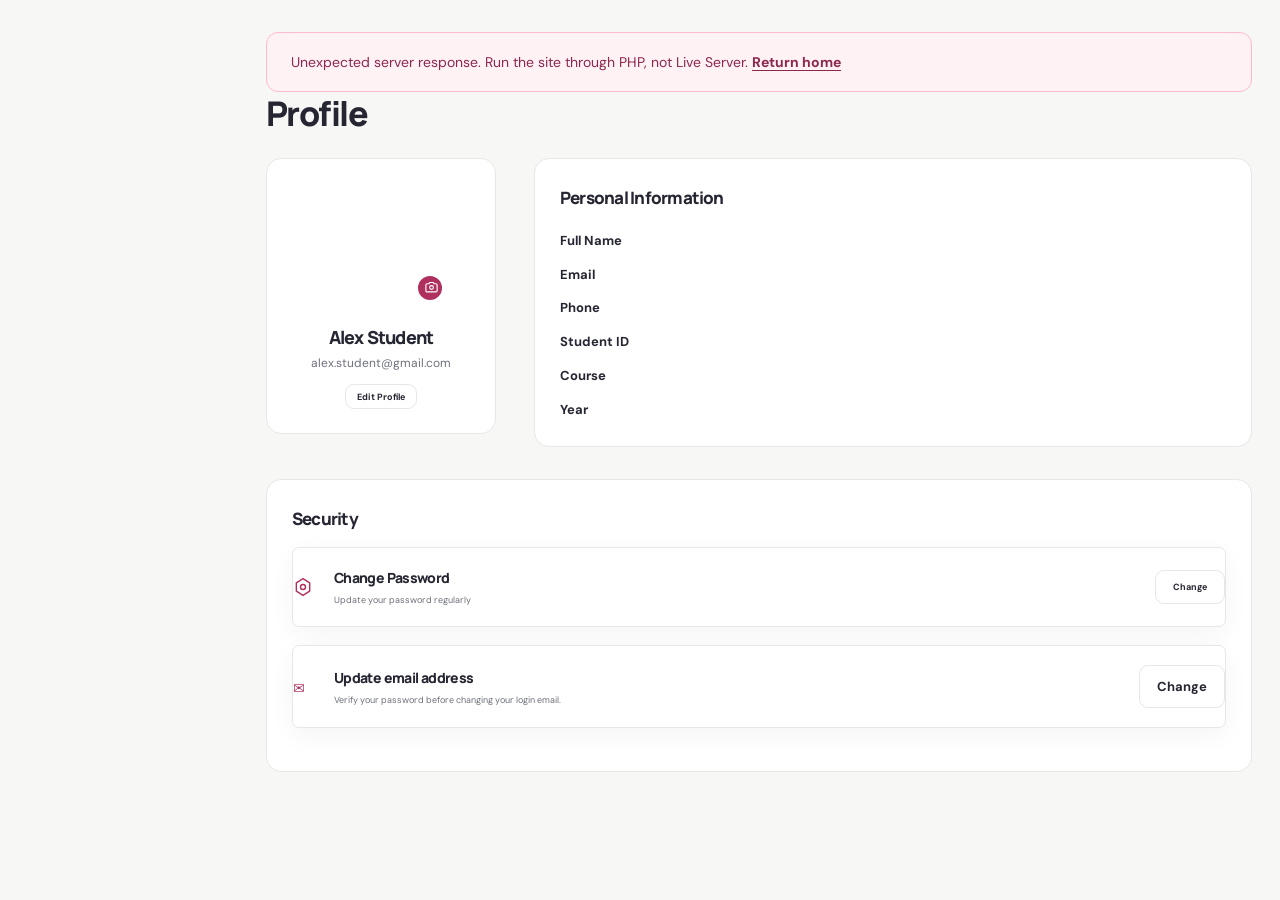
==== commit 13db7a01: "picture deleted" ====
--- a/profile.html
+++ b/profile.html
@@ -18,12 +18,12 @@
           <section class="profile-section">
             <div class="profile-card">
               <div class="avatar-wrap">
-                <img
+                <!-- <img
                   id="profileAvatar"
                   class="profile-avatar"
                   src="assets/avatar.jpg"
                   alt="Profile"
-                />
+                /> -->
                 <button
                   id="cameraButton"
                   class="camera-button"
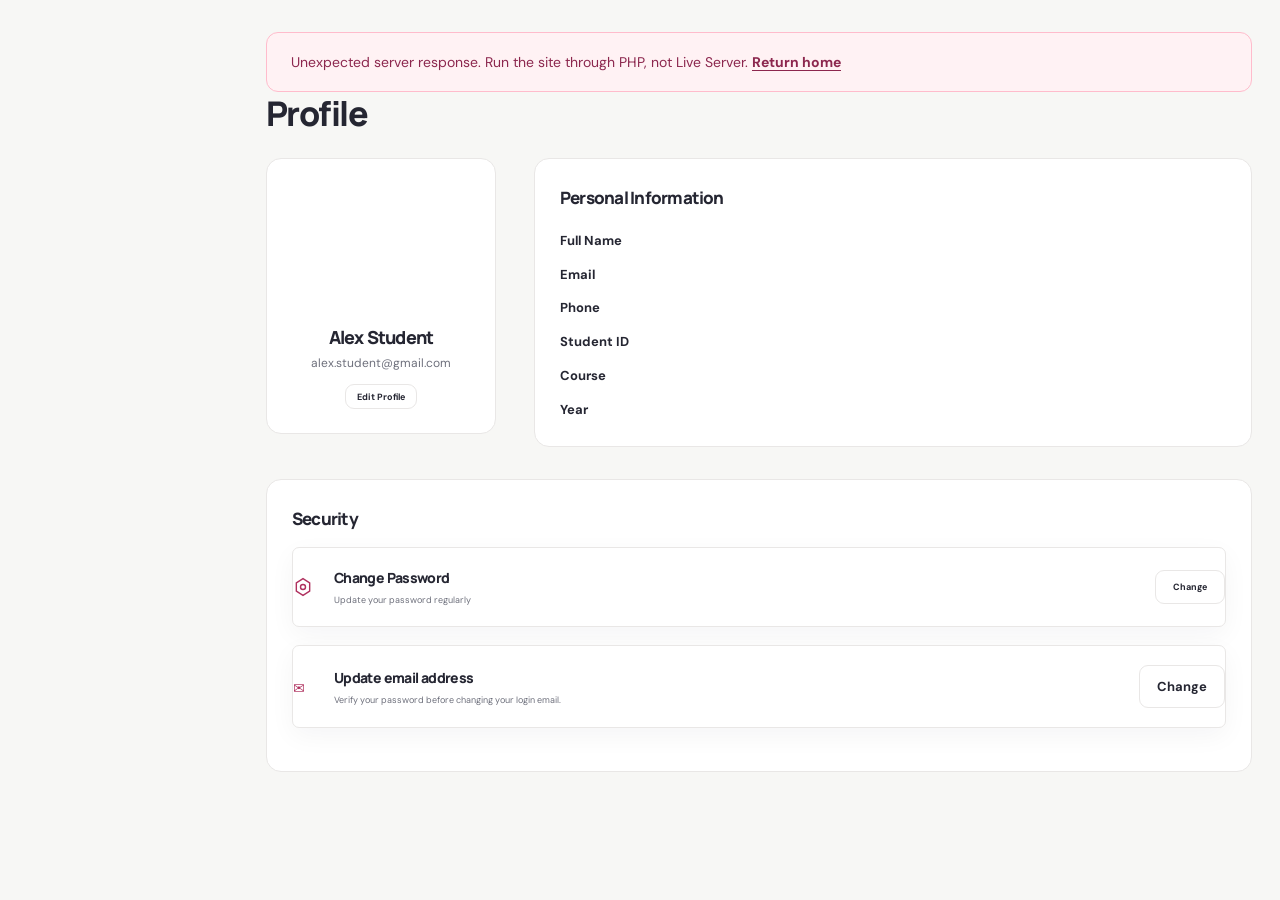
==== commit 938fc38b: "Cameraicon deleted" ====
--- a/profile.html
+++ b/profile.html
@@ -24,7 +24,7 @@
                   src="assets/avatar.jpg"
                   alt="Profile"
                 /> -->
-                <button
+                <!-- <button
                   id="cameraButton"
                   class="camera-button"
                   aria-label="Change profile photo"
@@ -35,7 +35,7 @@
                     />
                     <circle cx="12" cy="12" r="3" />
                   </svg>
-                </button>
+                </button> -->
                 <input id="avatarInput" type="file" accept="image/*" hidden />
               </div>
               <h2 id="profileName">Alex Student</h2>
